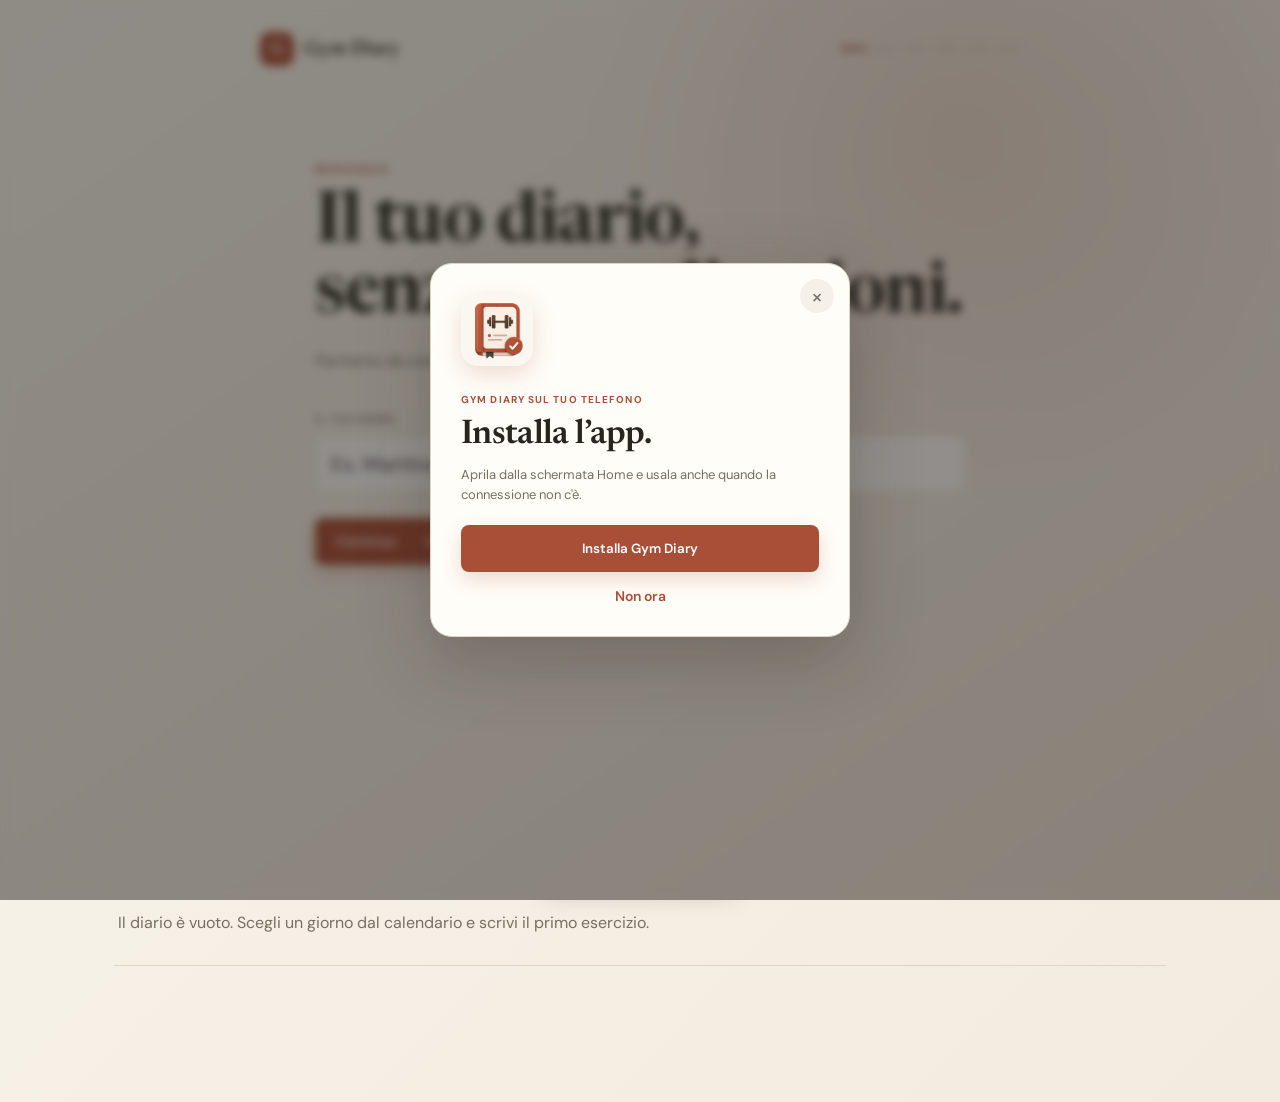
==== app/index.html @ 247ab5db "Polish PWA icon, backup reminder, and version info" ====
<!doctype html>
<html lang="it">
<head>
  <meta charset="utf-8">
  <meta name="viewport" content="width=device-width, initial-scale=1">
  <script>try{if(localStorage.getItem('gymDiaryTheme')==='alternative')document.documentElement.dataset.theme='alternative'}catch(error){}</script>
  <meta name="color-scheme" content="light">
  <meta name="theme-color" content="#f5f0e7">
  <meta name="description" content="Il tuo diario di allenamento, semplice e sempre con te.">
  <meta name="apple-mobile-web-app-capable" content="yes">
  <meta name="apple-mobile-web-app-status-bar-style" content="default">
  <meta name="apple-mobile-web-app-title" content="Gym Diary">
  <title>Gym Diary</title>
  <link rel="manifest" href="manifest.webmanifest">
  <link rel="icon" type="image/png" sizes="32x32" href="icons/favicon-32.png">
  <link rel="apple-touch-icon" href="icons/apple-touch-icon.png">
  <link rel="stylesheet" href="styles.css">
  <link rel="stylesheet" href="theme-alternative.css">
  <link rel="stylesheet" href="pwa.css">
</head>
<body>
  <div class="paper-grain" aria-hidden="true"></div>
  <div class="onboarding" id="onboarding" hidden>
    <div class="onboarding-shell">
      <div class="onboarding-brand"><span class="brand-mark">G</span><span>Gym Diary</span></div>
      <div class="onboarding-progress"><i class="active"></i><i></i><i></i><i></i><i></i><i></i></div>
      <section class="onboarding-step is-active" data-onboarding-step="0"><span class="eyebrow">Benvenuta</span><h1>Il tuo diario,<br>senza complicazioni.</h1><p>Partiamo da una cosa semplice: come vuoi che ti chiamiamo?</p><label class="onboarding-field">Il tuo nome<input id="onboarding-name" autocomplete="name" placeholder="Es. Martina"></label><button class="primary-button onboarding-next" type="button">Continua <span>→</span></button></section>
      <section class="onboarding-step" data-onboarding-step="1"><span class="eyebrow">Il tuo punto di partenza</span><h1>Quello che sai già.</h1><p>Tutto opzionale. Puoi aggiungere o aggiornare questi dati dal Profilo.</p><label class="onboarding-field">Peso attuale <small>opzionale</small><div class="unit-input"><input id="onboarding-weight" inputmode="decimal" placeholder="Es. 62,5"><span>kg</span></div></label><div class="max-entry"><span class="field-title">Massimali reali <small>opzionale</small></span><p>Inserisci soltanto quelli che conosci.</p><div class="max-entry-row"><select id="onboarding-max-exercise"><option value="">Scegli esercizio</option><option>Panca piana</option><option>Squat HB</option><option>Squat LB</option><option>Stacco regular</option><option>Stacco Sumo</option></select><div class="unit-input"><input id="onboarding-max-weight" inputmode="decimal" placeholder="Carico"><span>kg</span></div><button id="add-onboarding-max" type="button" aria-label="Aggiungi massimale">＋</button></div><div class="onboarding-max-list" id="onboarding-max-list"></div></div><div class="onboarding-actions"><button class="text-button onboarding-back" type="button">Indietro</button><button class="primary-button onboarding-next" type="button">Continua <span>→</span></button></div></section>
      <section class="onboarding-step onboarding-tour-step" data-onboarding-step="2"><span class="eyebrow">Il tuo calendario</span><h1>Ogni sessione<br>resta al suo posto.</h1><div class="tour-card tour-calendar"><div class="tour-card-head"><strong>Luglio 2026</strong><span>4 allenamenti</span></div><div class="tour-week"><span>L</span><span>M</span><span>M</span><span>G</span><span>V</span><span>S</span><span>D</span></div><div class="tour-days"><i></i><i></i><i></i><i></i><i></i><i></i><i></i><i></i><i class="trained">8<small>4/5</small><b class="tour-calendar-tip"><strong>Giorno 1</strong><span>Panca piana · Lat machine</span><em>Energie 4/5</em></b></i><i>9</i><i>10</i><i class="trained">11<small>3/5</small></i><i>12</i><i>13</i></div></div><p>Nel calendario ritrovi le sessioni e le energie percepite. Passando sopra un giorno vedi subito allenamento, esercizi e sensazione.</p><div class="onboarding-actions"><button class="text-button onboarding-back" type="button">Indietro</button><button class="primary-button onboarding-next" type="button">Continua <span>→</span></button></div></section>
      <section class="onboarding-step onboarding-tour-step" data-onboarding-step="3"><span class="eyebrow">Durante l’allenamento</span><h1>Scrivi oggi.<br>Confronta con ieri.</h1><div class="tour-card tour-workout"><label>Nome della sessione<strong>Giorno 1</strong></label><div class="tour-exercise"><span>⌕</span><strong>Squat LB</strong><small>selezionato</small></div><div class="tour-reference"><div><small>Ultima volta</small><strong>70 kg × 8</strong><em>Top set</em></div><div><span>Stime</span><b>5RM <strong>77 kg</strong></b><b>8RM <strong>70 kg</strong></b><b>12RM <strong>62 kg</strong></b></div></div><div class="tour-reps"><span>Ripetizioni<strong>8</strong></span><span>Carico<strong>72,5 kg</strong></span><mark>🏆 Best 8 · 70 kg</mark></div></div><p>Scegli l’esercizio e il diario mostra ultima volta, stime 5RM, 8RM e 12RM e il tuo miglior carico sulle ripetizioni che stai inserendo.</p><div class="onboarding-actions"><button class="text-button onboarding-back" type="button">Indietro</button><button class="primary-button onboarding-next" type="button">Continua <span>→</span></button></div></section>
      <section class="onboarding-step onboarding-tour-step" data-onboarding-step="4"><span class="eyebrow">I progressi e le energie</span><h1>Festeggia il PR.<br>Registra come stai.</h1><div class="tour-card tour-finish"><div class="tour-pr"><span>🏆</span><div><small>Nuovo PR</small><strong>Squat LB · 8 reps</strong><b>72,5 kg</b></div></div><div class="tour-feeling"><small>Come sono state le tue energie?</small><div><i>1</i><i>2</i><i>3</i><i class="selected">4</i><i>5</i></div><strong>Buone energie</strong><span>Sessione salvata nel diario</span></div></div><p>Quando superi un record il diario te lo segnala. Alla fine salvi anche le energie percepite nella sessione, da 1 a 5.</p><div class="onboarding-actions"><button class="text-button onboarding-back" type="button">Indietro</button><button class="primary-button onboarding-next" type="button">Continua <span>→</span></button></div></section>
      <section class="onboarding-step onboarding-tour-step" data-onboarding-step="5"><span class="eyebrow">Il tuo profilo</span><h1>Andamenti e stile.<br>Tutto nel Profilo.</h1><div class="tour-profile-grid"><div class="tour-card tour-mini-chart"><small>Peso</small><strong>63,1 kg</strong><svg viewBox="0 0 220 80" preserveAspectRatio="none"><polyline points="0,18 44,28 88,25 132,48 176,54 220,66"/></svg><span>64,8 kg → 63,1 kg</span></div><div class="tour-card tour-mini-chart energy"><small>Energie</small><strong>4,0/5</strong><svg viewBox="0 0 220 80" preserveAspectRatio="none"><polyline points="0,64 44,42 88,58 132,38 176,45 220,20"/></svg><span>Ultime 6 sessioni</span></div></div><div class="tour-card tour-theme-switch"><div class="tour-theme-heading"><small>Aspetto</small><strong>Cambia stile quando vuoi</strong></div><div class="tour-theme-options"><div class="tour-theme-sample"><div class="tour-theme-preview tour-theme-preview-original" aria-hidden="true"><i class="tour-preview-bar"></i><i class="tour-preview-title"></i><i class="tour-preview-card"></i><i class="tour-preview-line"></i><i class="tour-preview-nav"></i></div><span>Originale</span></div><div class="tour-theme-sample"><div class="tour-theme-preview tour-theme-preview-alternative" aria-hidden="true"><i class="tour-preview-bar"></i><i class="tour-preview-title"></i><i class="tour-preview-card"></i><i class="tour-preview-line"></i><i class="tour-preview-nav"></i></div><span>Steel &amp; Chalk</span></div></div></div><p>Nel Profilo trovi gli andamenti del peso e delle energie e puoi scegliere il tema dell’app. Cambia solo l’aspetto: i tuoi dati restano identici.</p><div class="onboarding-actions"><button class="text-button onboarding-back" type="button">Indietro</button><button class="primary-button" id="finish-onboarding" type="button">Inizia il diario <span>→</span></button></div></section>
    </div>
  </div>
  <header class="topbar"><a class="brand" href="#home" data-route="home" aria-label="Gym Diary, torna al diario"><span class="brand-mark" aria-hidden="true"><svg viewBox="0 0 24 24" focusable="false"><path d="M7 4.5h9.5A1.5 1.5 0 0 1 18 6v12.5H7A2.5 2.5 0 0 1 4.5 16V7A2.5 2.5 0 0 1 7 4.5Z"/><path d="M7 4.5V19M9.5 9h5M9.5 12h4"/></svg></span><span>Gym Diary</span></a><button class="topbar-save" id="complete-workout" type="button" aria-hidden="true">SALVA</button><a class="avatar" href="#profilo" data-route="profile" aria-label="Apri il tuo profilo">M</a></header>

  <main class="app-shell">
    <section class="view is-active" id="home" aria-label="Diario degli allenamenti">
      <aside class="backup-reminder" id="backup-reminder" hidden><div class="backup-reminder-icon" aria-hidden="true">↓</div><div><strong>Metti al sicuro il tuo diario</strong><span id="backup-reminder-copy">Hai nuovi dati senza una copia di riserva.</span></div><button class="secondary-button" id="backup-reminder-button" type="button">Salva copia</button></aside>
      <article class="calendar-card">
        <div class="calendar-head"><div><span class="soft-label">Il tuo mese</span><h2 id="calendar-title"></h2></div><div class="month-nav"><button id="prev-month" type="button" aria-label="Mese precedente">←</button><span id="month-count"></span><button id="next-month" type="button" aria-label="Mese successivo">→</button></div></div>
        <div class="calendar-weekdays" aria-hidden="true"><span>Lun</span><span>Mar</span><span>Mer</span><span>Gio</span><span>Ven</span><span>Sab</span><span>Dom</span></div>
        <div class="calendar-grid diary-calendar" id="calendar-grid" aria-label="Calendario allenamenti"></div>
      </article>
      <button class="primary-button calendar-start" id="add-workout-mobile" type="button">Aggiungi allenamento <span>→</span></button>
      <section class="recent-section"><div class="section-heading"><div><span class="eyebrow">Il tuo storico</span><h2>I tuoi allenamenti</h2></div><span class="quiet-link" id="recent-count"></span></div><div class="session-list" id="session-list"></div></section>
    </section>

    <section class="view day-view" id="giorno" aria-label="Registrazione allenamento">
      <div class="day-context"><a class="back-link calendar-back" href="#home" data-route="home">← Calendario</a><div class="day-context-copy"><strong id="day-session-title"></strong><span id="day-date-label"></span></div></div>

      <section class="exercise-form-card" id="exercise-form-card">
        <div class="session-name-field" id="session-name-field"><span class="eyebrow">Nuovo allenamento</span><h1>Come lo chiamiamo?</h1><label for="session-name">Nome della sessione</label><input id="session-name" placeholder="Es. Giorno 1"><small>Lo salveremo quando aggiungi il primo esercizio.</small></div>
        <button class="primary-button continue-session" id="continue-session" type="button">Avanti <span>→</span></button>
        <div class="exercise-search-wrap"><label for="exercise-search">Esercizio</label><div class="exercise-search-box"><input id="exercise-search" autocomplete="off" placeholder="Cerca o scrivi un esercizio" aria-autocomplete="list" aria-controls="exercise-suggestions" aria-expanded="false"><button id="clear-exercise" type="button" aria-label="Cancella esercizio">×</button></div><div class="exercise-suggestions" id="exercise-suggestions" role="listbox" hidden></div></div>
        <div class="selected-exercise" id="selected-exercise" hidden></div>
        <div class="last-exposure" id="last-exposure" hidden></div>
        <div class="sets-editor"><div class="set-row set-header"><span>Serie</span><span>Rip.</span><span>Kg</span><span></span></div><div id="set-rows"></div><button class="add-set" id="add-set" type="button">＋ Aggiungi serie</button></div>
        <label class="exercise-note" for="exercise-note">Nota per questo esercizio<textarea id="exercise-note" rows="3" placeholder="Opzionale — sensazioni, variante, appunti..."></textarea></label>
        <button class="primary-button save-exercise" id="save-exercise" type="button">Salva esercizio</button>
      </section>

      <section class="logged-section"><div class="section-heading"><div><span class="eyebrow">In questa pagina</span><h2>Quello che hai fatto</h2></div><span class="quiet-link" id="logged-count"></span></div><div class="logged-exercises" id="logged-exercises"></div></section>
    </section>

    <section class="view results-view" id="risultati" aria-labelledby="results-title">
      <div id="results-list-panel">
        <span class="eyebrow">I tuoi progressi</span><h1 id="results-title">Risultati.</h1><p class="lead">Confrontiamo soltanto carichi eseguiti con le stesse ripetizioni.</p>
        <label class="results-search" for="results-search">Cerca un esercizio<input id="results-search" type="search" autocomplete="off" placeholder="Es. Lat machine"></label>
        <div class="results-exercise-list" id="results-exercise-list"></div>
      </div>
      <div class="result-detail" id="result-detail" hidden>
        <a class="back-link calendar-back" href="#risultati" data-route="results">← Tutti gli esercizi</a>
        <div class="result-detail-heading"><div><span class="eyebrow">Andamento dei carichi</span><h1 id="result-exercise-name"></h1></div><div class="result-latest" id="result-latest"></div></div>
        <section class="result-chart-card">
          <div class="result-chart-head"><div><span class="soft-label">Confronto omogeneo</span><h2>Stesse ripetizioni</h2></div><div class="result-rep-filters" id="result-rep-filters" aria-label="Scegli le ripetizioni da confrontare"></div></div>
          <div class="result-chart" id="result-chart"></div>
          <p class="result-chart-caption" id="result-chart-caption"></p>
        </section>
        <section class="result-history-section"><div class="section-heading"><div><span class="eyebrow">Dettaglio</span><h2>Le sessioni confrontate</h2></div><span class="quiet-link" id="result-history-count"></span></div><div class="result-history" id="result-history"></div></section>
      </div>
    </section>

    <section class="view profile-view" id="profilo" aria-labelledby="profile-title">
      <span class="eyebrow">Il tuo spazio</span><h1 id="profile-title">Profilo.</h1><p class="lead">Tieni traccia del tuo peso e delle tue sensazioni senza giudicarti.</p>
      <section class="profile-card weight-profile-card"><div class="weight-card-head"><div><span class="eyebrow">Corpo</span><h2>Andamento del peso</h2></div><button class="secondary-button add-measurement" id="open-weight-modal" type="button">Aggiungi misurazione <span>＋</span></button></div><div class="chart-periods" data-period-control="weight" aria-label="Periodo del grafico del peso"><button type="button" data-period="1">1M</button><button type="button" data-period="3">3M</button><button type="button" data-period="6">6M</button><button type="button" data-period="all" class="is-active">Tutto</button></div><div class="profile-summary" id="weight-summary"></div><div class="weight-chart" id="weight-chart"></div></section>
      <section class="profile-card energy-profile-card"><span class="eyebrow">Energie percepite</span><h2>Come stanno andando le tue energie</h2><p class="energy-explainer">Il grafico mostra come sono state le tue energie durante gli allenamenti.</p><div class="chart-periods" data-period-control="energy" aria-label="Periodo del grafico delle energie"><button type="button" data-period="1">1M</button><button type="button" data-period="3">3M</button><button type="button" data-period="6">6M</button><button type="button" data-period="all" class="is-active">Tutto</button></div><div class="energy-trend" id="energy-trend"></div></section>
      <section class="profile-card max-profile-card"><div><span class="eyebrow">Forza</span><h2>I tuoi massimali</h2></div><div class="profile-max-list" id="profile-max-list"></div></section>
      <section class="profile-card appearance-profile-card"><div><span class="eyebrow">Aspetto</span><h2>Scegli il tuo stile</h2><p>Cambia soltanto l’aspetto del diario. Dati e funzioni restano identici.</p></div><div class="theme-options" role="group" aria-label="Tema dell’app"><button type="button" data-theme-choice="original" aria-pressed="true"><span class="theme-preview theme-preview-original" aria-hidden="true"><i></i><i></i><i></i></span><strong>Originale</strong><small>Caldo e minimale</small></button><button type="button" data-theme-choice="alternative" aria-pressed="false"><span class="theme-preview theme-preview-alternative" aria-hidden="true"><i></i><i></i><i></i></span><strong>Steel &amp; Chalk</strong><small>Scuro e deciso</small></button></div></section>
      <section class="profile-card backup-profile-card"><div class="backup-card-heading"><div><span class="eyebrow">I tuoi dati</span><h2>Una copia fuori dall’app</h2><p>Salva un file sul telefono. Se cancelli i dati del browser, potrai ricostruire il diario da qui.</p></div><span class="backup-status-mark" id="backup-status-mark" aria-hidden="true">↓</span></div><div class="backup-status" id="backup-status" role="status"></div><div class="backup-actions"><button class="primary-button" id="download-backup" type="button">Salva una copia</button><button class="secondary-button" id="restore-backup" type="button">Ripristina una copia</button></div><p class="backup-warning">Il ripristino sostituisce i dati presenti nell’app con quelli contenuti nel file scelto.</p><input id="backup-file-input" type="file" accept="application/json,.json" hidden></section>
      <p class="app-version" id="app-version">Versione app: controllo in corso...</p>
    </section>
  </main>

  <nav class="demo-nav" aria-label="Navigazione principale"><a href="#home" data-route="home" class="is-current">Diario</a><a href="#risultati" data-route="results">Risultati</a><a href="#profilo" data-route="profile">Profilo</a></nav>
  <div class="calendar-tooltip" id="calendar-tooltip" role="tooltip" aria-hidden="true"></div>
  <div class="toast" id="toast" role="status" aria-live="polite"></div><div class="app-error" id="app-error" role="alert" hidden></div>
  <div class="pr-celebration" id="pr-celebration" hidden><div class="pr-modal"><svg viewBox="0 0 64 64" aria-hidden="true"><path d="M22 10h20v10c0 12-5 19-10 19s-10-7-10-19V10Z"/><path d="M22 15H12c0 11 5 16 13 16M42 15h10c0 11-5 16-13 16M32 39v9M23 54h18"/></svg><span class="eyebrow">Nuovo PR</span><h2 id="pr-title"></h2><div id="pr-results"></div><button class="primary-button" id="close-pr" type="button">Continua</button></div></div>
  <div class="session-complete-overlay" id="session-complete-modal" hidden><section class="session-complete-modal" role="dialog" aria-modal="true" aria-labelledby="session-feeling-title"><span class="eyebrow">Sessione completata</span><h2 id="session-feeling-title">Come ti sei sentita?</h2><p>Pensa all’allenamento nel suo complesso.</p><div class="feeling-scale" id="session-feeling-scale"><button type="button" data-feeling="1"><strong>1</strong><span>Scarica</span></button><button type="button" data-feeling="2"><strong>2</strong><span>Sottotono</span></button><button type="button" data-feeling="3"><strong>3</strong><span>Normale</span></button><button type="button" data-feeling="4"><strong>4</strong><span>Bene</span></button><button type="button" data-feeling="5"><strong>5</strong><span>Molto bene</span></button></div><label class="session-complete-note">Nota sulla sessione <small>opzionale</small><textarea id="session-complete-note" rows="3" placeholder="Energie, concentrazione, sensazioni generali..."></textarea></label><button class="primary-button" id="save-session-feeling" type="button">Salva e chiudi</button><button class="text-button" id="skip-session-feeling" type="button">Non ora</button></section></div>
  <div class="session-complete-overlay" id="weight-modal" hidden><section class="session-complete-modal weight-modal" role="dialog" aria-modal="true" aria-labelledby="weight-modal-title"><span class="eyebrow">Nuova misurazione</span><h2 id="weight-modal-title">Aggiorna il peso.</h2><form id="checkin-form"><div class="profile-fields"><label>Data<input id="checkin-date" type="date" required></label><label>Peso (kg)<input id="checkin-weight" type="text" inputmode="decimal" placeholder="Es. 62,5" required></label></div><label>Nota <small>opzionale</small><textarea id="checkin-note" rows="3" placeholder="Aggiungi un contesto alla misurazione"></textarea></label><button class="primary-button" type="submit">Salva misurazione</button><button class="text-button" id="close-weight-modal" type="button">Annulla</button></form></section></div>
  <script src="db.js"></script><script src="app.js"></script><script src="pwa-install.js"></script>
</body>
</html>
---- app/styles.css ----
@import url("../mockup/styles.css");

:root{color-scheme:only light}

button{font-family:inherit}.primary-button{border:0;cursor:pointer}.primary-button[disabled]{opacity:.45;cursor:not-allowed}.diary-calendar>span,.diary-calendar>button{min-height:76px;padding:12px;border:0;border-right:1px solid #eee7dc;border-bottom:1px solid #eee7dc;background:transparent;text-align:left;color:var(--ink);font:500 14px "DM Sans"}.diary-calendar>*:nth-child(7n){border-right:0}.diary-calendar button{position:relative;cursor:pointer}.diary-calendar button:hover{background:#f1eadf}.diary-calendar button:focus-visible{z-index:1;outline:2px solid var(--terracotta);outline-offset:-2px}.diary-calendar .outside{color:#aca397}.diary-calendar .future{color:#c8c0b5;background:rgba(232,224,211,.18);cursor:not-allowed}.diary-calendar .today{font-weight:700;color:var(--terracotta)}.diary-calendar .has-session::after{content:"";position:absolute;left:12px;bottom:12px;width:8px;height:8px;border-radius:50%;background:var(--terracotta)}.session-list{border-top:1px solid var(--line)}.session-card{position:relative;cursor:pointer;padding-right:48px}.session-card:focus-visible{outline:2px solid var(--terracotta);outline-offset:2px}.session-chevron{position:absolute;right:12px;top:50%;transform:translateY(-50%);color:var(--terracotta);font-size:20px}.session-notes{display:block;margin-top:7px;color:var(--muted);font-size:11px}.empty-list{padding:30px 4px;border-bottom:1px solid var(--line);color:var(--muted)}.day-view{max-width:920px;margin:0 auto}.day-hero{display:flex;justify-content:space-between;align-items:end;gap:28px;margin:28px 0 38px}.day-hero h1{margin:7px 0}.day-state{flex:0 0 auto;padding:8px 12px;border:1px solid var(--line);border-radius:999px;color:var(--muted);font-size:11px}.exercise-form-card{padding:34px;background:var(--card);border:1px solid var(--line);border-radius:18px;box-shadow:var(--shadow)}.session-name-field,.exercise-search-wrap,.exercise-note{display:block;margin-bottom:25px}.session-name-field label,.exercise-search-wrap>label,.exercise-note{font-size:11px;font-weight:600;text-transform:uppercase;letter-spacing:.09em;color:var(--muted)}.session-name-field input,.exercise-search-box input,.exercise-note textarea{display:block;width:100%;margin-top:7px;border:1px solid var(--line);border-radius:9px;background:#fff;padding:13px 14px;color:var(--ink);font:15px "DM Sans"}.session-name-field input{font:600 22px "Newsreader"}.session-name-field small{display:block;margin-top:6px;color:var(--muted);font-size:10px}.exercise-search-wrap{position:relative}.exercise-search-box{position:relative}.exercise-search-box input{padding-right:42px}.exercise-search-box button{position:absolute;right:7px;top:50%;transform:translateY(-50%);width:32px;height:32px;border:0;border-radius:50%;background:transparent;color:var(--muted);font-size:20px}.exercise-suggestions{position:absolute;z-index:20;left:0;right:0;top:calc(100% - 18px);max-height:340px;overflow:auto;border:1px solid var(--line);border-radius:11px;background:var(--card);box-shadow:0 16px 40px rgba(55,42,28,.18)}.suggestion{display:flex;width:100%;align-items:center;gap:12px;padding:10px 13px;border:0;border-bottom:1px solid #eee7dc;background:transparent;color:var(--ink);text-align:left;cursor:pointer}.suggestion:hover,.suggestion:focus{background:#f3ebdf;outline:none}.suggestion img,.selected-exercise img,.logged-thumb{width:44px;height:44px;object-fit:cover;border-radius:8px;background:var(--soft)}.suggestion-placeholder{display:grid;place-items:center;width:44px;height:44px;border-radius:8px;background:var(--soft);color:var(--muted)}.suggestion.add-new{color:var(--terracotta);font-weight:600}.selected-exercise{display:flex;align-items:center;gap:14px;margin:-8px 0 22px;padding:13px;background:#f3ebdf;border-radius:11px}.selected-exercise strong,.selected-exercise span{display:block}.selected-exercise span{font-size:11px;color:var(--muted)}.last-exposure{margin:0 0 24px;padding:18px 20px;border-left:2px solid var(--terracotta);background:#f7f1e7}.last-exposure span,.last-exposure strong,.last-exposure small{display:block}.last-exposure span,.last-exposure small{color:var(--muted);font-size:11px}.last-exposure strong{font:600 22px "Newsreader"}.sets-editor{margin-bottom:24px}.set-row{grid-template-columns:55px 1fr 1fr 45px}.set-row.editable input{width:100%;border:1px solid var(--line);border-radius:8px;padding:13px 8px;background:#fff;text-align:center;font:600 18px "DM Sans"}.set-row.editable button{border:0;background:transparent;color:var(--muted);font-size:20px}.exercise-note textarea{resize:vertical;text-transform:none;letter-spacing:normal}.save-exercise{width:100%}.logged-section{margin-top:55px}.logged-exercises{border-top:1px solid var(--line)}.logged-exercise{display:grid;grid-template-columns:58px 1fr;gap:18px;padding:25px 4px;border-bottom:1px solid var(--line)}.logged-main h3{font:600 23px "Newsreader";margin:0 0 9px}.logged-sets{display:flex;flex-wrap:wrap;gap:7px;margin-bottom:10px}.logged-set{padding:6px 9px;border-radius:7px;background:#eee6da;color:var(--ink);font-size:11px}.logged-note{margin:10px 0;padding-left:12px;border-left:2px solid var(--sage);color:var(--muted);font:italic 15px "Newsreader"}.comparison{margin:8px 0 0;font-size:12px;color:var(--terracotta)}.comparison.insufficient,.comparison.first{color:var(--muted)}.app-error{position:fixed;z-index:100;left:50%;bottom:75px;transform:translateX(-50%);max-width:90%;padding:12px 18px;border-radius:9px;background:#7d3025;color:#fff;font-size:12px;box-shadow:var(--shadow)}.app-error[hidden]{display:none}

@media(max-width:760px){.app-shell{padding-left:18px;padding-right:18px}.diary-calendar>span,.diary-calendar>button{min-height:58px;padding:8px}.diary-calendar .has-session::after{left:8px;bottom:8px}.day-hero{display:block}.day-state{display:inline-block;margin-top:10px}.exercise-form-card{padding:24px 15px}.set-row{grid-template-columns:38px 1fr 1fr 35px;gap:5px}.set-row.editable input{padding:15px 4px}.logged-exercise{grid-template-columns:45px 1fr}.logged-thumb{width:45px;height:45px}.recent-section .section-heading{display:block}.recent-section .quiet-link{display:block;margin-top:7px}.session-card{grid-template-columns:45px 1fr;padding-right:34px}.session-meta{display:none}}
.set-row.editable input.suggested-weight{border-color:var(--sage);background:#f3f6ef}
.calendar-back{display:inline-flex;align-items:center;padding:8px 12px;border:1px solid var(--line);border-radius:8px;background:var(--card);color:var(--ink)}
.calendar-back:hover{border-color:var(--terracotta);color:var(--terracotta)}
.day-date{margin:18px 0 12px}
.topbar .brand-mark{display:grid;place-items:center;width:38px;height:38px;border-radius:11px;background:var(--terracotta);color:#fff;font:600 21px/1 "Newsreader",serif;box-shadow:inset 0 0 0 1px rgba(255,255,255,.2),0 4px 12px rgba(169,79,56,.18)}
.topbar .brand-mark svg{width:23px;height:23px;fill:none;stroke:currentColor;stroke-width:1.7;stroke-linecap:round;stroke-linejoin:round}
.topbar .avatar{display:grid;place-items:center;padding:0;line-height:1;text-align:center}
.topbar .avatar{text-decoration:none}
.profile-view{max-width:1000px;margin:0 auto}.profile-view h1{margin:7px 0 10px}.profile-grid{display:grid;grid-template-columns:minmax(0,.9fr) minmax(0,1.1fr);gap:24px;margin-top:38px}.profile-card{padding:28px;background:var(--card);border:1px solid var(--line);border-radius:18px;box-shadow:var(--shadow)}.profile-card h2{font-size:25px;margin-bottom:22px}.profile-fields{display:grid;grid-template-columns:1fr 1fr;gap:12px}.profile-card form>label,.profile-fields label{display:block;margin-bottom:17px;color:var(--muted);font-size:11px;font-weight:600;text-transform:uppercase;letter-spacing:.08em}.profile-card input,.profile-card select,.profile-card textarea{display:block;width:100%;margin-top:7px;padding:12px;border:1px solid var(--line);border-radius:8px;background:#fff;color:var(--ink);font:15px "DM Sans";text-transform:none;letter-spacing:normal}.profile-card textarea{resize:vertical}.profile-summary span,.profile-summary strong,.profile-summary small{display:block}.profile-summary span{color:var(--muted);font-size:11px}.profile-summary strong{font:600 38px "Newsreader"}.profile-summary small{color:var(--muted)}.weight-chart{height:150px;margin:24px 0}.weight-chart svg{width:100%;height:100%;overflow:visible}.weight-chart polyline{fill:none;stroke:var(--terracotta);stroke-width:2;vector-effect:non-scaling-stroke}.checkin-list{border-top:1px solid var(--line)}.checkin-list article{display:grid;grid-template-columns:auto 1fr;gap:2px 14px;padding:13px 0;border-bottom:1px solid #eee7dc}.checkin-list span,.checkin-list small{color:var(--muted);font-size:11px}.checkin-list small{grid-column:1/-1}.profile-card .primary-button{width:100%;border:0}
@media(max-width:760px){.profile-grid{grid-template-columns:1fr}.profile-fields{grid-template-columns:1fr}.profile-card{padding:23px 17px}}
.onboarding-open{overflow:hidden}.onboarding[hidden]{display:none}.onboarding{position:fixed;z-index:1000;inset:0;overflow:auto;background:radial-gradient(circle at 75% 15%,rgba(169,79,56,.12),transparent 30%),linear-gradient(145deg,#faf7f0,#eee5d7);transition:opacity .45s,transform .45s}.onboarding.is-leaving{opacity:0;transform:scale(1.015)}.onboarding-shell{position:relative;width:min(760px,calc(100% - 36px));min-height:100%;margin:auto;padding:32px 0 60px}.onboarding-brand{display:flex;align-items:center;gap:10px;font:600 20px "Newsreader"}.onboarding-brand .brand-mark{display:grid;place-items:center;width:34px;height:34px;border-radius:10px;background:var(--terracotta);color:white}.onboarding-progress{display:flex;gap:7px;position:absolute;right:0;top:47px}.onboarding-progress i{width:24px;height:3px;border-radius:3px;background:#d7cdbf;transition:background .35s,transform .35s}.onboarding-progress i.active{background:var(--terracotta);transform:scaleX(1.08)}.onboarding-step{display:none;max-width:650px;margin:10vh auto 0}.onboarding-step.is-active{display:block;animation:onboarding-in .55s cubic-bezier(.22,.8,.25,1) both}@keyframes onboarding-in{from{opacity:0;transform:translateX(calc(var(--direction,1)*34px)) translateY(8px)}to{opacity:1;transform:none}}.onboarding-step h1{font-size:clamp(44px,7vw,70px);margin:10px 0 16px}.onboarding-step>p{max-width:580px;color:var(--muted);font-size:16px}.onboarding-field{display:block;margin:38px 0 25px;color:var(--muted);font-size:11px;font-weight:600;text-transform:uppercase;letter-spacing:.1em}.onboarding-field small,.field-title small{font-weight:400;color:var(--terracotta)}.onboarding-field>input,.unit-input input,.max-entry select{width:100%;margin-top:8px;padding:15px;border:1px solid var(--line);border-radius:10px;background:rgba(255,255,255,.82);color:var(--ink);font:600 20px "DM Sans"}.unit-input{position:relative}.unit-input input{padding-right:45px}.unit-input span{position:absolute;right:15px;top:50%;transform:translateY(-34%);color:var(--muted)}.onboarding-actions{display:flex;justify-content:space-between;align-items:center;margin-top:30px}.max-entry{margin-top:28px;padding:22px;border:1px solid var(--line);border-radius:15px;background:rgba(255,255,255,.42)}.field-title{font-weight:700}.max-entry>p{margin:4px 0 16px;color:var(--muted);font-size:12px}.max-entry-row{display:grid;grid-template-columns:1.4fr 1fr 46px;gap:9px}.max-entry select,.max-entry .unit-input input{height:48px;margin:0;font-size:14px}.max-entry-row>button{height:48px;border:0;border-radius:10px;background:var(--ink);color:#fff;font-size:20px}.onboarding-max-list{display:flex;flex-wrap:wrap;gap:7px;margin-top:14px}.onboarding-max-list>span{padding:7px 8px 7px 11px;border-radius:999px;background:#eee5d7;font-size:11px}.onboarding-max-list button{border:0;background:none;color:var(--muted)}.onboarding-demo{margin:30px 0;padding:24px;border:1px solid var(--line);border-radius:18px;background:rgba(255,253,248,.8);box-shadow:var(--shadow)}.demo-search,.demo-memory{display:flex;align-items:center;gap:12px;padding:14px;border-radius:11px;background:#f3ebdf}.demo-search i{margin-left:auto;color:var(--sage);font-size:11px}.demo-arrow{text-align:center;color:var(--terracotta);padding:8px;animation:demo-pulse 1.8s infinite}.demo-set{display:grid;grid-template-columns:1fr auto 1fr;gap:14px;align-items:center}.demo-set span{padding:12px;border:1px solid var(--line);border-radius:10px;color:var(--muted);font-size:10px}.demo-set strong{display:block;margin-top:4px;color:var(--ink);font-size:20px}.demo-set span:last-child{border-color:var(--sage);background:#f3f6ef}.demo-memory{margin-top:14px}.demo-memory>span{display:grid;place-items:center;width:30px;height:30px;border-radius:50%;background:var(--sage);color:white}.demo-memory strong,.demo-memory small{display:block}.demo-memory small{color:var(--muted)}@keyframes demo-pulse{50%{transform:translateY(3px)}}.max-profile-card{margin-top:24px}.profile-max-list{display:grid;grid-template-columns:repeat(2,1fr);gap:10px;margin-top:15px}.profile-max-list article{display:flex;justify-content:space-between;align-items:center;padding:14px;border:1px solid var(--line);border-radius:10px}.profile-max-list strong,.profile-max-list small{display:block}.profile-max-list small{color:var(--muted)}.profile-max-list b{font:600 23px "Newsreader"}
@media(max-width:620px){.onboarding-shell{padding-top:20px}.onboarding-progress{top:35px}.onboarding-step{margin-top:8vh}.onboarding-step h1{font-size:44px}.max-entry-row{grid-template-columns:1fr 1fr 42px}.demo-set{gap:7px}.profile-max-list{grid-template-columns:1fr}}
.last-exposure{padding:0;border:1px solid var(--line);border-left:1px solid var(--line);border-radius:13px;overflow:hidden;background:#fbf8f2}.reference-title{display:flex;justify-content:space-between;align-items:center;padding:12px 17px;border-bottom:1px solid var(--line);background:#eee6da}.reference-title>span{color:var(--ink);font-weight:700;text-transform:uppercase;letter-spacing:.1em;font-size:10px}.reference-title>small{color:var(--muted);font-size:10px}.reference-content{padding:18px}.reference-history span,.reference-history strong,.reference-history small,.reference-empty strong,.reference-empty small{display:block}.reference-history>span{color:var(--muted);font-size:10px;text-transform:uppercase;letter-spacing:.08em}.reference-history>strong{margin:4px 0 2px;font:600 28px "Newsreader"}.reference-history>small,.reference-empty small{color:var(--muted)}.reference-empty{padding:3px 0}.reference-rm{display:grid;grid-template-columns:1.35fr repeat(3,1fr);gap:10px;margin-top:16px;padding-top:16px;border-top:1px solid var(--line)}.reference-rm>div{padding:10px;border-radius:9px;background:#f1eadf}.reference-rm span,.reference-rm strong,.reference-rm small{display:block}.reference-rm span{color:var(--muted);font-size:9px;text-transform:uppercase;letter-spacing:.06em}.reference-rm strong{margin-top:3px;font:600 19px "Newsreader"}.reference-rm small{color:var(--muted);font-size:9px}@media(max-width:620px){.reference-title{display:block}.reference-title>small{display:block;margin-top:3px}.reference-rm{grid-template-columns:1fr 1fr}.reference-rm>div:first-child{grid-column:1/-1}}

.session-card{grid-template-columns:1fr auto}.session-card .date-tile{grid-column:1/-1;text-align:left;border:0;padding:0;margin-bottom:-12px}.session-card .date-tile span{font-size:10px;letter-spacing:.08em;color:var(--terracotta)}.session-card .session-main{grid-column:1}
.weight-field{position:relative;padding-bottom:17px}.weight-field [data-rep-best]{position:absolute;left:0;right:0;bottom:0;color:#9a6a22;font-size:9px;font-weight:700}.pr-celebration[hidden]{display:none}.pr-celebration{position:fixed;z-index:1200;inset:0;display:grid;place-items:center;padding:20px;background:rgba(41,37,31,.55);backdrop-filter:blur(7px)}.pr-modal{width:min(430px,100%);padding:35px;border-radius:22px;background:var(--card);text-align:center;box-shadow:0 30px 80px rgba(0,0,0,.28);animation:pr-rise .5s cubic-bezier(.2,.85,.25,1.2)}.pr-modal>svg{width:76px;height:76px;fill:none;stroke:#b8842f;stroke-width:3;stroke-linecap:round;stroke-linejoin:round}.pr-modal #pr-results strong,.pr-modal #pr-results small{display:block}.pr-modal #pr-results strong{font:600 24px "Newsreader"}.pr-modal #pr-results small{color:var(--muted)}.pr-modal .primary-button{width:100%;border:0}@keyframes pr-rise{from{opacity:0;transform:translateY(30px) scale(.94)}}
.demo-data-card{display:flex;justify-content:space-between;align-items:center;gap:20px;margin-top:24px;padding:18px 22px;border:1px dashed var(--line);border-radius:13px;background:rgba(255,253,248,.45)}.demo-data-card strong,.demo-data-card span{display:block}.demo-data-card span{margin-top:3px;color:var(--muted);font-size:11px}.demo-data-card.is-loaded{border-style:solid;background:#f3f6ef}.demo-data-card button[disabled]{opacity:.65}@media(max-width:620px){.demo-data-card{display:block}.demo-data-card button{width:100%;margin-top:14px}}
.last-exposure{margin-bottom:16px}.reference-title{padding:7px 12px}.reference-content{display:grid;grid-template-columns:minmax(155px,1.35fr) 3fr;gap:8px;padding:9px}.reference-history{padding:7px 9px}.reference-history>span{font-size:8px}.reference-history>strong{margin:1px 0;font:600 20px "Newsreader"}.reference-history>small{font-size:8px;text-transform:uppercase;letter-spacing:.07em}.reference-rm{display:grid;grid-template-columns:repeat(3,1fr);gap:6px;margin:0;padding:0;border:0}.reference-rm>div.rm-chip{display:flex;flex-direction:column;justify-content:center;min-width:0;padding:7px 8px;border-radius:8px;background:#f1eadf}.rm-chip span{font-size:8px}.rm-chip strong{margin:1px 0 0;font:600 17px "Newsreader";white-space:nowrap}@media(max-width:620px){.reference-content{grid-template-columns:1fr;padding:8px}.reference-history{display:grid;grid-template-columns:1fr auto;align-items:center}.reference-history>strong{grid-row:1/3;grid-column:2}.reference-history>small{grid-column:1}.reference-rm{grid-template-columns:repeat(3,1fr)}.reference-rm>div.rm-chip{grid-column:auto}.rm-chip strong{font-size:15px}}
.last-exposure{margin-bottom:13px}.reference-title{padding:4px 10px}.reference-content{display:grid;grid-template-columns:minmax(150px,1.35fr) 3fr;gap:7px;padding:6px}.reference-history{padding:4px 7px}.reference-history>span{font-size:8px}.reference-history>strong{margin:0;font:600 19px "Newsreader"}.reference-history>small{font-size:8px;text-transform:uppercase;letter-spacing:.07em}.reference-rm{display:grid;grid-template-columns:repeat(3,1fr);gap:4px;margin:0;padding:0;border:0}.rm-section-label{grid-column:1/-1;display:flex;align-items:center;gap:7px;color:var(--muted);font-size:7px;text-transform:uppercase;letter-spacing:.11em}.rm-section-label::after{content:"";height:1px;flex:1;background:var(--line)}.reference-rm>div.rm-chip{display:flex;flex-direction:column;justify-content:center;min-width:0;padding:4px 7px;border-radius:7px;background:#f1eadf}.rm-chip span{font-size:8px}.rm-chip strong{margin:0;font:600 16px "Newsreader";white-space:nowrap}@media(max-width:620px){.reference-content{grid-template-columns:1fr;padding:6px}.reference-history{display:grid;grid-template-columns:1fr auto;align-items:center}.reference-history>strong{grid-row:1/3;grid-column:2}.reference-history>small{grid-column:1}.reference-rm{grid-template-columns:repeat(3,1fr)}.reference-rm>div.rm-chip{grid-column:auto}.rm-chip strong{font-size:14px}}
@media(max-width:760px){.app-shell{padding-bottom:calc(130px + env(safe-area-inset-bottom))}.demo-nav{bottom:max(10px,env(safe-area-inset-bottom))}.session-name-field input,.exercise-search-box input,.exercise-note textarea,.profile-card input,.profile-card select,.profile-card textarea,.onboarding-field input,.max-entry select{font-size:16px}}
.day-view{margin-top:-30px}.day-context{display:flex;align-items:center;gap:14px;margin-bottom:12px}.day-context-copy{min-width:0}.day-context-copy strong,.day-context-copy span{display:block}.day-context-copy strong{font:600 20px/1.1 "Newsreader"}.day-context-copy span{color:var(--muted);font-size:10px;text-transform:uppercase;letter-spacing:.07em}.day-context-copy.has-title span{margin-top:2px}.day-view:not(.title-step) .session-name-field,.day-view:not(.title-step) .continue-session{display:none}.title-step .exercise-form-card{max-width:590px;margin:48px auto 0;padding:38px}.title-step .exercise-form-card>:not(.session-name-field):not(.continue-session){display:none}.title-step .logged-section{display:none}.title-step .session-name-field{margin:0 0 24px}.title-step .session-name-field h1{margin:7px 0 25px;font-size:42px}.title-step .session-name-field .eyebrow{display:block}.continue-session{width:100%;border:0}.selected-exercise[hidden],.last-exposure[hidden]{display:none!important}@media(max-width:760px){.day-view{margin-top:-18px}.day-context{gap:9px;margin-bottom:10px}.calendar-back{padding:7px 9px}.day-context-copy strong{font-size:18px}.day-context-copy span{font-size:8px}.title-step .exercise-form-card{margin-top:30px;padding:28px 18px}.title-step .session-name-field h1{font-size:36px}}
.calendar-tooltip{position:fixed;z-index:50;width:230px;padding:12px 14px;border:1px solid rgba(162,139,108,.35);border-radius:10px;background:rgba(255,253,248,.98);box-shadow:0 12px 30px rgba(55,42,28,.16);pointer-events:none;opacity:0;transform:translateY(5px);transition:opacity .16s ease,transform .16s ease}.calendar-tooltip.is-visible{opacity:1;transform:none}.calendar-tooltip strong,.calendar-tooltip span{display:block}.calendar-tooltip strong{font:600 18px "Newsreader"}.calendar-tooltip span{margin-top:3px;color:var(--muted);font-size:11px}.calendar-tooltip em{display:block;margin-top:7px;color:var(--terracotta);font-size:10px;font-style:normal}@media(hover:none){.calendar-tooltip{display:none}}
.diary-calendar .has-session::after{left:4px;top:4px;bottom:auto;width:6px;height:6px}.calendar-day-number{position:relative;z-index:1}.calendar-feeling{position:absolute;right:7px;bottom:6px;color:var(--terracotta);font-size:9px;font-weight:700;letter-spacing:.02em}@media(max-width:760px){.diary-calendar .has-session::after{left:3px;top:3px;bottom:auto}.calendar-feeling{right:5px;bottom:4px;font-size:8px}}
.topbar .topbar-save{border-color:var(--terracotta);background:var(--terracotta);color:#fff;box-shadow:0 5px 16px rgba(169,79,56,.28)}.topbar .topbar-save:hover{background:var(--terracotta-dark);color:#fff;box-shadow:0 7px 20px rgba(169,79,56,.35)}.weight-profile-card{margin-top:38px}.weight-card-head{display:flex;justify-content:space-between;align-items:flex-start;gap:20px;margin-bottom:22px}.weight-card-head h2{margin:6px 0 0}.add-measurement{flex:0 0 auto;padding:10px 14px;gap:10px;font-size:12px}.weight-modal form>label{display:block;margin:17px 0;color:var(--muted);font-size:10px;font-weight:700;text-transform:uppercase;letter-spacing:.08em}.weight-modal form>label small{font-weight:400}.weight-modal input,.weight-modal textarea{display:block;width:100%;margin-top:7px;padding:12px;border:1px solid var(--line);border-radius:9px;background:#fff;color:var(--ink);font:16px "DM Sans";text-transform:none;letter-spacing:normal}.weight-modal textarea{resize:vertical}.weight-modal form>.primary-button{width:100%;border:0}.weight-modal form>.text-button{display:block;margin:12px auto 0}@media(max-width:620px){.weight-profile-card{margin-top:28px}.weight-card-head{display:block}.add-measurement{width:100%;margin-top:15px}.weight-modal .profile-fields{grid-template-columns:1fr}}
.topbar .topbar-save{min-width:92px;padding-left:22px;padding-right:22px;letter-spacing:.08em}
.topbar{display:flex;grid-template-columns:none;justify-content:flex-start}.topbar .brand,.topbar .avatar{flex:0 0 auto}.topbar-save{position:static;flex:0 0 auto;margin-left:auto;margin-right:auto;transform:translateY(-6px)}.topbar-save.is-visible{transform:none}
.weight-profile-card .weight-chart{position:relative;height:190px;margin:18px 0 0;border-top:1px solid var(--line);border-bottom:1px solid var(--line);overflow:visible}.weight-profile-card .weight-chart svg{position:absolute;inset:0;width:100%;height:100%;overflow:visible}.weight-profile-card .weight-chart polyline{fill:none;stroke:var(--terracotta);stroke-width:2;vector-effect:non-scaling-stroke}.weight-point{position:absolute;z-index:2;width:34px;height:34px;padding:0;border:0;border-radius:50%;background:transparent;transform:translate(-50%,-50%)}.weight-point>span{display:block;width:10px;height:10px;margin:auto;border:2px solid var(--card);border-radius:50%;background:var(--terracotta);box-shadow:0 0 0 1px var(--terracotta),0 2px 6px rgba(80,45,30,.2);transition:.18s}.weight-point:hover>span,.weight-point:focus-visible>span,.weight-point.is-selected>span{width:14px;height:14px;background:var(--ink);box-shadow:0 0 0 3px rgba(169,79,56,.18)}.weight-point:focus-visible{outline:none}.weight-point-popover{position:absolute;z-index:4;width:min(220px,75%);padding:10px 12px;border:1px solid var(--line);border-radius:10px;background:rgba(255,253,248,.98);box-shadow:0 10px 28px rgba(55,42,28,.16);transform:translate(-50%,0);pointer-events:none}.weight-point-popover.is-above{transform:translate(-50%,-100%)}.weight-point-popover[hidden]{display:none}.weight-point-popover strong,.weight-point-popover span,.weight-point-popover small{display:block}.weight-point-popover strong{font:600 21px "Newsreader"}.weight-point-popover span{color:var(--muted);font-size:9px;text-transform:uppercase;letter-spacing:.06em}.weight-point-popover small{margin-top:5px;color:var(--ink);font-size:10px}@media(max-width:620px){.weight-profile-card .weight-chart{height:165px}.weight-point-popover{width:72%}}
.topbar{position:fixed;z-index:100;top:0;left:0;right:0;max-width:none;display:flex;justify-content:flex-start;background:rgba(248,244,236,.94);backdrop-filter:blur(16px)}.app-shell{padding-top:146px}.topbar .topbar-save{position:static;left:auto;flex:0 0 auto;margin-left:auto;margin-right:auto;transform:translateY(-6px);padding:8px 22px;border:1px solid var(--terracotta);border-radius:999px;background:var(--terracotta);color:#fff;font-size:12px;font-weight:700;letter-spacing:.08em;opacity:0;pointer-events:none;transition:opacity .25s ease,transform .25s ease,background .2s;box-shadow:0 5px 16px rgba(169,79,56,.28)}.topbar .topbar-save.is-visible{opacity:1;pointer-events:auto;transform:none}.topbar .topbar-save:hover{background:var(--terracotta-dark);color:#fff}.session-complete-overlay[hidden]{display:none}.session-complete-overlay{position:fixed;z-index:1100;inset:0;display:grid;place-items:center;padding:20px;background:rgba(41,37,31,.52);backdrop-filter:blur(8px);animation:modalFade .2s ease}.session-complete-modal{width:min(540px,100%);padding:34px;border-radius:22px;background:var(--card);box-shadow:0 30px 80px rgba(0,0,0,.28);animation:modalRise .3s ease}.session-complete-modal h2{margin:7px 0 5px}.session-complete-modal>p{color:var(--muted);font-size:13px}.feeling-scale{display:grid;grid-template-columns:repeat(5,1fr);gap:7px;margin:25px 0}.feeling-scale button{min-width:0;padding:12px 4px;border:1px solid var(--line);border-radius:10px;background:#fff;color:var(--muted);transition:.18s}.feeling-scale button strong,.feeling-scale button span{display:block}.feeling-scale button strong{font:600 24px "Newsreader";color:var(--ink)}.feeling-scale button span{margin-top:3px;font-size:8px}.feeling-scale button:hover,.feeling-scale button.is-selected{border-color:var(--terracotta);background:#f3ebdf;color:var(--terracotta);transform:translateY(-2px)}.session-complete-note{display:block;margin:0 0 18px;color:var(--muted);font-size:10px;font-weight:700;text-transform:uppercase;letter-spacing:.08em}.session-complete-note small{font-weight:400}.session-complete-note textarea{display:block;width:100%;margin-top:7px;padding:12px;border:1px solid var(--line);border-radius:9px;background:#fff;color:var(--ink);font:16px "DM Sans";resize:vertical;text-transform:none;letter-spacing:normal}.session-complete-modal>.primary-button{width:100%;border:0}.session-complete-modal>.text-button{display:block;margin:12px auto 0}.energy-profile-card{margin-top:24px}.energy-profile-card h2{margin:6px 0 18px}.energy-trend{display:grid;grid-template-columns:repeat(2,1fr);gap:8px}.energy-trend article{display:flex;align-items:center;gap:12px;padding:11px;border:1px solid var(--line);border-radius:10px}.energy-score{display:flex;align-items:baseline;justify-content:center;min-width:47px;padding:7px;border-radius:8px;background:#f1eadf}.energy-score strong{font:600 23px "Newsreader"}.energy-score span{color:var(--muted);font-size:9px}.energy-trend article>div:last-child strong,.energy-trend article>div:last-child small{display:block}.energy-trend article>div:last-child small{color:var(--muted);font-size:9px}@media(max-width:760px){.app-shell{padding-top:103px}.topbar .topbar-save{padding:7px 14px}.session-complete-overlay{align-items:end;padding:0}.session-complete-modal{padding:27px 17px calc(24px + env(safe-area-inset-bottom));border-radius:22px 22px 0 0}.feeling-scale{gap:4px}.feeling-scale button{padding:10px 2px}.energy-trend{grid-template-columns:1fr}}

.energy-explainer{max-width:620px;margin:-8px 0 20px;color:var(--muted);font-size:12px;line-height:1.55}.energy-trend{display:block}.energy-chart-summary{display:flex;align-items:baseline;gap:8px;margin-bottom:10px}.energy-chart-summary span{color:var(--muted);font-size:10px;text-transform:uppercase;letter-spacing:.07em}.energy-chart-summary strong{margin-left:auto;font:600 25px "Newsreader"}.energy-chart-summary small{color:var(--terracotta);font-size:10px}.energy-chart{position:relative;height:205px;margin-left:58px;border-top:1px solid var(--line);border-bottom:1px solid var(--line)}.energy-chart svg{position:absolute;inset:0;width:100%;height:100%;overflow:visible}.energy-chart polyline{fill:none;stroke:var(--terracotta);stroke-width:2;vector-effect:non-scaling-stroke}.energy-axis{position:absolute;right:calc(100% + 10px);top:0;bottom:0;width:52px;display:flex;flex-direction:column;justify-content:space-between;text-align:right;color:var(--muted);font-size:8px}.energy-point{position:absolute;z-index:2;width:36px;height:36px;padding:0;border:0;border-radius:50%;background:transparent;transform:translate(-50%,-50%)}.energy-point>span{display:block;width:11px;height:11px;margin:auto;border:2px solid var(--card);border-radius:50%;background:var(--terracotta);box-shadow:0 0 0 1px var(--terracotta);transition:.18s}.energy-point.energy-1>span,.energy-point.energy-2>span{background:#c77b5e}.energy-point.energy-4>span,.energy-point.energy-5>span{background:var(--sage);box-shadow:0 0 0 1px var(--sage)}.energy-point:hover>span,.energy-point:focus-visible>span,.energy-point.is-selected>span{width:15px;height:15px;background:var(--ink);box-shadow:0 0 0 3px rgba(169,79,56,.18)}.energy-point:focus-visible{outline:none}.energy-point-popover{position:absolute;z-index:4;width:min(250px,80%);padding:10px 12px;border:1px solid var(--line);border-radius:10px;background:rgba(255,253,248,.98);box-shadow:0 10px 28px rgba(55,42,28,.16);transform:translate(-50%,0);pointer-events:none}.energy-point-popover.is-above{transform:translate(-50%,-100%)}.energy-point-popover[hidden]{display:none}.energy-point-popover strong,.energy-point-popover span,.energy-point-popover small{display:block}.energy-point-popover strong{font:600 18px "Newsreader"}.energy-point-popover span{margin-top:2px;color:var(--muted);font-size:8px;text-transform:uppercase;letter-spacing:.05em}.energy-point-popover small{margin-top:5px;font-size:10px}.energy-caption{margin:11px 0 0;color:var(--muted);font-size:10px}@media(max-width:620px){.energy-profile-card{padding-left:15px;padding-right:15px}.energy-chart{height:175px;margin-left:52px}.energy-chart-summary{flex-wrap:wrap}.energy-chart-summary strong{margin-left:auto}.energy-point-popover{width:82%}}

.chart-periods{display:flex;width:max-content;margin:0 0 18px auto;padding:3px;border:1px solid var(--line);border-radius:999px;background:#f1eadf}.chart-periods button{min-width:42px;padding:6px 10px;border:0;border-radius:999px;background:transparent;color:var(--muted);font:700 9px "DM Sans";letter-spacing:.04em;transition:.18s}.chart-periods button:hover{color:var(--ink)}.chart-periods button.is-active{background:var(--card);color:var(--terracotta);box-shadow:0 2px 7px rgba(55,42,28,.12)}.chart-empty{display:grid;place-items:center;min-height:120px;margin:0;color:var(--muted);font-size:12px;text-align:center}.weight-profile-card .chart-periods{margin-top:-6px}.energy-profile-card .chart-periods{margin-top:-8px}@media(max-width:620px){.chart-periods{width:100%;margin-left:0}.chart-periods button{flex:1;min-width:0}.weight-profile-card .chart-periods{margin-top:0}.energy-profile-card .chart-periods{margin-top:-5px}}

.profile-view>h1{margin-bottom:2px}.profile-view>.lead{max-width:540px;margin-top:0;font-size:13px;line-height:1.45}.profile-view>.weight-profile-card{margin-top:24px}.energy-chart-summary{display:grid;width:max-content;margin:0 0 10px auto;grid-template-columns:auto auto;grid-template-rows:auto auto;align-items:center;column-gap:10px;row-gap:1px}.energy-chart-summary span{grid-column:1;grid-row:1;text-align:right}.energy-chart-summary small{grid-column:1;grid-row:2;text-align:right}.energy-chart-summary strong{grid-column:2;grid-row:1/3;margin-left:0;line-height:1}.energy-explainer{margin-bottom:14px}@media(max-width:620px){.profile-view>h1{margin-top:4px}.profile-view>.lead{font-size:12px}.profile-view>.weight-profile-card{margin-top:20px}.energy-chart-summary{display:grid;width:max-content;margin-left:auto}.energy-chart-summary strong{margin-left:0}}

.profile-view{margin-top:-38px}@media(max-width:760px){.profile-view{margin-top:-23px}}

.app-version{margin:18px 0 0;color:var(--muted);font-size:10px;text-align:center}

#home{margin-top:-38px}#home>.calendar-card{margin-top:0}@media(max-width:760px){#home{margin-top:-23px}#home>.calendar-card{margin-top:0}}

.weight-point-popover{left:50%!important;width:min(220px,calc(100% - 16px));max-width:calc(100% - 16px)}.energy-point-popover{left:50%!important;width:min(250px,calc(100% - 16px));max-width:calc(100% - 16px)}@media(max-width:620px){.weight-point-popover,.energy-point-popover{left:50%!important;width:calc(100% - 12px);max-width:calc(100% - 12px)}}

.calendar-start{display:flex;width:max-content;margin:-42px 0 48px auto}.recent-section{margin-top:0}@media(max-width:760px){.calendar-start{width:100%;margin:-27px 0 42px}.mobile-start{display:none}}
.session-list-more{display:flex;align-items:center;justify-content:space-between;gap:18px;padding:18px 10px;border-bottom:1px solid var(--line);color:var(--muted);font-size:12px}.session-list-more .text-button{flex:0 0 auto;padding:7px 0;cursor:pointer}@media(max-width:480px){.session-list-more{padding-left:4px;padding-right:4px}}

/* Onboarding tour: componenti demo isolati dall'app reale */
.onboarding-tour-step{max-width:700px;margin-top:5vh}.onboarding-tour-step h1{font-size:clamp(40px,6vw,62px)}.tour-card{position:relative;margin:22px 0;padding:20px;border:1px solid rgba(162,139,108,.38);border-radius:18px;background:rgba(255,253,248,.9);box-shadow:0 18px 46px rgba(67,49,32,.1);overflow:hidden}.tour-card-head{display:flex;justify-content:space-between;align-items:center;margin-bottom:15px}.tour-card-head strong{font:600 24px "Newsreader"}.tour-card-head span,.tour-card small{color:var(--muted);font-size:10px}.tour-week,.tour-days{display:grid;grid-template-columns:repeat(7,1fr);gap:4px}.tour-week span{text-align:center;color:var(--muted);font-size:8px}.tour-days i{position:relative;display:grid;place-items:center;min-height:40px;border-radius:8px;font-style:normal;font-size:11px}.tour-days .trained{background:#f2e8dc;color:var(--terracotta);font-weight:700}.tour-days .trained::before{content:"";position:absolute;left:7px;top:7px;width:6px;height:6px;border-radius:50%;background:var(--terracotta)}.tour-days .trained small{position:absolute;right:5px;bottom:4px;font-size:7px;color:var(--sage)}.tour-calendar-tip{position:absolute;z-index:2;left:50%;bottom:calc(100% + 9px);width:175px;padding:10px;border-radius:10px;background:var(--ink);color:#fff;box-shadow:0 10px 25px rgba(0,0,0,.2);font-style:normal;transform:translateX(-50%);animation:tour-tip 3s ease-in-out infinite}.tour-calendar-tip strong,.tour-calendar-tip span,.tour-calendar-tip em{display:block;text-align:left}.tour-calendar-tip span{margin-top:3px;color:#ddd2c4;font-size:8px;font-weight:400}.tour-calendar-tip em{margin-top:5px;color:#e8b09e;font-size:8px;font-style:normal}@keyframes tour-tip{0%,15%{opacity:0;transform:translate(-50%,5px)}30%,80%{opacity:1;transform:translate(-50%,0)}100%{opacity:0}}
.tour-workout>label{display:block;color:var(--muted);font-size:9px;text-transform:uppercase;letter-spacing:.08em}.tour-workout>label strong{display:block;margin-top:4px;color:var(--ink);font:600 22px "Newsreader";text-transform:none;letter-spacing:0}.tour-exercise{display:flex;align-items:center;gap:10px;margin:15px 0 10px;padding:11px;border-radius:10px;background:#f2e8dc}.tour-exercise small{margin-left:auto;color:var(--sage)}.tour-reference{display:grid;grid-template-columns:1.2fr 2.4fr;gap:8px;padding:8px;border:1px solid var(--line);border-radius:11px}.tour-reference>div:first-child{padding:6px 8px}.tour-reference small,.tour-reference em,.tour-reference span{display:block;color:var(--muted);font-size:8px;font-style:normal;text-transform:uppercase}.tour-reference>div:first-child>strong{display:block;font:600 18px "Newsreader"}.tour-reference>div:last-child{display:grid;grid-template-columns:repeat(3,1fr);gap:5px}.tour-reference>div:last-child>span{grid-column:1/-1}.tour-reference b{padding:7px;border-radius:7px;background:#f1eadf;color:var(--muted);font-size:8px}.tour-reference b strong{display:block;margin-top:2px;color:var(--ink);font:600 13px "Newsreader"}.tour-reps{display:grid;grid-template-columns:1fr 1fr;gap:7px;margin-top:10px}.tour-reps>span{padding:9px;border:1px solid var(--line);border-radius:9px;color:var(--muted);font-size:8px}.tour-reps>span strong{display:block;color:var(--ink);font-size:16px}.tour-reps mark{grid-column:1/-1;padding:7px 10px;border-radius:8px;background:#edf1e8;color:var(--sage);font-size:9px;animation:tour-record 2.4s ease-in-out infinite}@keyframes tour-record{50%{transform:scale(1.015);box-shadow:0 6px 18px rgba(82,105,74,.13)}}
.tour-finish{display:grid;grid-template-columns:1fr 1fr;gap:12px}.tour-pr,.tour-feeling{padding:16px;border-radius:13px}.tour-pr{display:flex;align-items:center;gap:12px;background:linear-gradient(135deg,#b7533c,#94412f);color:white}.tour-pr>span{font-size:31px;animation:tour-cup 1.8s ease-in-out infinite}@keyframes tour-cup{50%{transform:rotate(-7deg) scale(1.1)}}.tour-pr small,.tour-pr strong,.tour-pr b{display:block;color:white}.tour-pr b{margin-top:5px;font:600 23px "Newsreader"}.tour-feeling{background:#f2e8dc}.tour-feeling>small,.tour-feeling>strong,.tour-feeling>span{display:block}.tour-feeling>div{display:flex;gap:5px;margin:11px 0}.tour-feeling i{display:grid;place-items:center;width:30px;height:30px;border:1px solid var(--line);border-radius:50%;background:white;font-style:normal;font-size:10px}.tour-feeling i.selected{border-color:var(--terracotta);background:var(--terracotta);color:white;transform:scale(1.12)}.tour-feeling>span{margin-top:3px;color:var(--muted);font-size:9px}
.tour-profile-grid{display:grid;grid-template-columns:1fr 1fr;gap:12px;margin:22px 0}.tour-profile-grid .tour-card{margin:0}.tour-mini-chart small,.tour-mini-chart strong,.tour-mini-chart span{display:block}.tour-mini-chart strong{margin-top:3px;font:600 27px "Newsreader"}.tour-mini-chart svg{width:100%;height:86px;margin:8px 0;overflow:visible}.tour-mini-chart polyline{fill:none;stroke:var(--terracotta);stroke-width:3;vector-effect:non-scaling-stroke;stroke-linecap:round;stroke-linejoin:round;stroke-dasharray:320;animation:tour-line 2.3s ease-out both}.tour-mini-chart.energy polyline{stroke:var(--sage)}.tour-mini-chart>span{color:var(--muted);font-size:9px}@keyframes tour-line{from{stroke-dashoffset:320}to{stroke-dashoffset:0}}
.tour-theme-switch{display:grid;grid-template-columns:150px 1fr;align-items:center;gap:16px;margin:12px 0;padding:15px 17px}.tour-theme-heading small,.tour-theme-heading strong{display:block}.tour-theme-heading small{color:var(--muted);font-size:8px;text-transform:uppercase;letter-spacing:.1em}.tour-theme-heading strong{margin-top:2px;font-size:14px}.tour-theme-options{display:grid;grid-template-columns:1fr 1fr;gap:8px}.tour-theme-sample{min-width:0}.tour-theme-sample>span{display:block;margin-top:5px;color:var(--muted);font-size:8px;text-align:center}.tour-theme-preview{position:relative;height:70px;overflow:hidden;border:1px solid;border-radius:7px;box-shadow:0 5px 12px rgba(40,30,20,.12)}.tour-theme-preview i{position:absolute;display:block}.tour-preview-bar{left:0;right:0;top:0;height:12px}.tour-preview-title{left:9px;top:20px;width:39%;height:5px;border-radius:4px}.tour-preview-card{left:9px;right:9px;top:31px;height:24px;border:1px solid;border-radius:4px}.tour-preview-line{left:16px;right:16px;top:41px;height:2px;transform:rotate(-5deg);transform-origin:center}.tour-preview-nav{left:27%;right:27%;bottom:4px;height:7px;border-radius:5px}.tour-theme-preview-original{border-color:#ded5c6;background:#f6f1e8}.tour-theme-preview-original .tour-preview-bar{background:#fffdf8;border-bottom:1px solid #ded5c6}.tour-theme-preview-original .tour-preview-title{background:#28251f}.tour-theme-preview-original .tour-preview-card{border-color:#ded5c6;background:#fffdf8}.tour-theme-preview-original .tour-preview-line{background:#a94f38}.tour-theme-preview-original .tour-preview-nav{background:#28251f}.tour-theme-preview-alternative{border-color:#343b3f;background:#0d1012;box-shadow:0 5px 14px rgba(0,0,0,.28)}.tour-theme-preview-alternative .tour-preview-bar{background:#181c1e;border-bottom:1px solid #343b3f}.tour-theme-preview-alternative .tour-preview-title{background:#eef0f1}.tour-theme-preview-alternative .tour-preview-card{border-color:#4a5358;background:#181c1e}.tour-theme-preview-alternative .tour-preview-line{background:#d94a40}.tour-theme-preview-alternative .tour-preview-nav{background:#3e474c}@media(max-width:620px){.tour-theme-switch{grid-template-columns:1fr}.tour-theme-options{margin-top:0}.tour-theme-preview{height:62px}}
@media(max-width:620px){.onboarding-progress{gap:4px}.onboarding-progress i{width:14px}.onboarding-tour-step{margin-top:5vh}.onboarding-tour-step h1{font-size:38px}.tour-card{padding:14px}.tour-calendar-tip{width:145px}.tour-reference{grid-template-columns:1fr}.tour-finish,.tour-profile-grid{grid-template-columns:1fr}.tour-profile-grid{gap:8px}.tour-mini-chart svg{height:58px}.onboarding-tour-step>p{font-size:13px}.onboarding-tour-step .onboarding-actions{margin-top:20px}}

/* Risultati: un solo grafico alla volta, confrontato a ripetizioni uguali */
.results-view{max-width:1000px;margin:-38px auto 0}.results-view h1{margin:7px 0 6px}.results-view>.lead,.results-view .lead{max-width:610px;margin:0;color:var(--muted);font-size:13px;line-height:1.5}.result-detail[hidden],#results-list-panel[hidden]{display:none}.results-search{display:block;max-width:520px;margin:30px 0 18px;color:var(--muted);font-size:10px;font-weight:700;text-transform:uppercase;letter-spacing:.08em}.results-search input{display:block;width:100%;margin-top:7px;padding:13px 14px;border:1px solid var(--line);border-radius:10px;background:var(--card);color:var(--ink);font:16px "DM Sans";text-transform:none;letter-spacing:normal}.results-search input:focus{outline:2px solid rgba(169,79,56,.2);border-color:var(--terracotta)}.results-exercise-list{border-top:1px solid var(--line)}.result-exercise-card{display:grid;width:100%;grid-template-columns:42px minmax(0,1fr) auto 22px;align-items:center;gap:14px;padding:18px 7px;border:0;border-bottom:1px solid var(--line);background:transparent;color:var(--ink);text-align:left;cursor:pointer}.result-exercise-card:hover,.result-exercise-card:focus-visible{background:rgba(241,234,223,.65);outline:none}.result-exercise-mark{display:grid;place-items:center;width:42px;height:42px;border-radius:11px;background:#eee6da;color:var(--terracotta);font:600 20px "Newsreader"}.result-exercise-copy strong,.result-exercise-copy small,.result-exercise-value strong,.result-exercise-value small{display:block}.result-exercise-copy strong{font:600 20px "Newsreader"}.result-exercise-copy small,.result-exercise-value small{margin-top:3px;color:var(--muted);font-size:9px}.result-exercise-value{text-align:right}.result-exercise-value strong{font-size:13px}.result-exercise-value small.up{color:var(--sage)}.result-exercise-value small.down{color:var(--terracotta)}.result-exercise-chevron{color:var(--terracotta);font-size:18px}.results-empty{display:grid;place-items:center;min-height:240px;padding:30px;border:1px dashed var(--line);border-radius:16px;text-align:center}.results-empty strong,.results-empty span{display:block}.results-empty strong{font:600 25px "Newsreader"}.results-empty span{margin-top:5px;color:var(--muted);font-size:12px}.result-detail-heading{display:flex;justify-content:space-between;align-items:end;gap:25px;margin:30px 0 24px}.result-detail-heading h1{margin-bottom:0}.result-latest{flex:0 0 auto;text-align:right}.result-latest span,.result-latest strong,.result-latest small{display:block}.result-latest span{color:var(--muted);font-size:9px;text-transform:uppercase;letter-spacing:.07em}.result-latest strong{font:600 28px "Newsreader"}.result-latest small{color:var(--terracotta);font-size:9px}.result-chart-card{padding:27px 28px 22px;border:1px solid var(--line);border-radius:18px;background:var(--card);box-shadow:var(--shadow)}.result-chart-head{display:flex;justify-content:space-between;align-items:start;gap:20px}.result-chart-head h2{margin:4px 0 0;font-size:25px}.result-rep-filters{display:flex;flex-wrap:wrap;justify-content:flex-end;gap:5px}.result-rep-filters button{padding:7px 11px;border:1px solid var(--line);border-radius:999px;background:#f1eadf;color:var(--muted);font:700 9px "DM Sans"}.result-rep-filters button:hover{color:var(--ink)}.result-rep-filters button.is-active{border-color:var(--terracotta);background:var(--terracotta);color:white}.result-chart{position:relative;height:230px;margin:27px 8px 0 52px;border-top:1px solid var(--line);border-bottom:1px solid var(--line)}.result-chart svg{position:absolute;inset:0;width:100%;height:100%;overflow:visible}.result-chart polyline{fill:none;stroke:var(--terracotta);stroke-width:2;stroke-linecap:round;stroke-linejoin:round;vector-effect:non-scaling-stroke}.result-chart-axis{position:absolute;right:calc(100% + 10px);top:16%;bottom:16%;display:flex;flex-direction:column;justify-content:space-between;width:45px;color:var(--muted);font-size:8px;text-align:right}.progress-point{position:absolute;z-index:2;width:38px;height:38px;padding:0;border:0;border-radius:50%;background:transparent;transform:translate(-50%,-50%)}.progress-point>span{display:block;width:11px;height:11px;margin:auto;border:2px solid var(--card);border-radius:50%;background:var(--terracotta);box-shadow:0 0 0 1px var(--terracotta),0 2px 6px rgba(80,45,30,.2);transition:.18s}.progress-point:hover>span,.progress-point:focus-visible>span,.progress-point.is-selected>span{width:15px;height:15px;background:var(--ink);box-shadow:0 0 0 3px rgba(169,79,56,.18)}.progress-point:focus-visible{outline:none}.progress-point-popover{position:absolute;z-index:4;left:50%;width:min(250px,calc(100% - 16px));padding:10px 12px;border:1px solid var(--line);border-radius:10px;background:rgba(255,253,248,.98);box-shadow:0 10px 28px rgba(55,42,28,.16);transform:translate(-50%,0);pointer-events:none}.progress-point-popover.is-above{transform:translate(-50%,-100%)}.progress-point-popover[hidden]{display:none}.progress-point-popover strong,.progress-point-popover span,.progress-point-popover small{display:block}.progress-point-popover strong{font:600 20px "Newsreader"}.progress-point-popover span{color:var(--muted);font-size:9px;text-transform:uppercase}.progress-point-popover small{margin-top:5px;font-size:10px}.result-chart-caption{margin:13px 0 0;color:var(--muted);font-size:10px}.result-history-section{margin-top:42px}.result-history{border-top:1px solid var(--line)}.result-history article{display:grid;grid-template-columns:105px 1fr;gap:18px;padding:18px 4px;border-bottom:1px solid var(--line)}.result-history time{color:var(--terracotta);font-size:10px;text-transform:uppercase}.result-history strong,.result-history span{display:block}.result-history strong{font:600 20px "Newsreader"}.result-history span{color:var(--muted);font-size:9px}.result-history p{margin:9px 0 0;padding-left:11px;border-left:2px solid var(--sage);color:var(--muted);font:italic 14px "Newsreader"}
@media(max-width:760px){.results-view{margin-top:-23px}.result-exercise-card{grid-template-columns:38px minmax(0,1fr) 18px;gap:10px}.result-exercise-mark{width:38px;height:38px}.result-exercise-value{grid-column:2;text-align:left;margin-top:-7px}.result-exercise-chevron{grid-column:3;grid-row:1/3}.result-detail-heading{display:block}.result-latest{margin-top:15px;text-align:left}.result-chart-card{padding:21px 14px}.result-chart-head{display:block}.result-rep-filters{justify-content:flex-start;margin-top:14px}.result-chart{height:195px;margin-left:45px;margin-right:2px}.result-history article{grid-template-columns:82px 1fr;gap:10px}}

/* Scelta del tema nel Profilo */
.appearance-profile-card{margin-top:24px}.appearance-profile-card>div:first-child>p{max-width:560px;margin:6px 0 0;color:var(--muted);font-size:12px}.theme-options{display:grid;grid-template-columns:repeat(2,minmax(0,1fr));gap:12px;margin-top:22px}.theme-options>button{display:grid;grid-template-columns:88px 1fr;grid-template-rows:auto auto;align-items:center;gap:2px 15px;padding:13px;border:1px solid var(--line);border-radius:12px;background:transparent;color:var(--ink);text-align:left;cursor:pointer;transition:border-color .18s,box-shadow .18s,transform .18s}.theme-options>button:hover{transform:translateY(-1px);border-color:var(--terracotta)}.theme-options>button.is-active{border-color:var(--terracotta);box-shadow:0 0 0 2px rgba(169,79,56,.13)}.theme-options strong{font-size:14px}.theme-options small{color:var(--muted);font-size:10px}.theme-preview{grid-row:1/3;display:grid;grid-template-columns:repeat(3,1fr);gap:4px;height:54px;padding:8px;border-radius:8px;border:1px solid rgba(0,0,0,.08)}.theme-preview i{display:block;border-radius:3px}.theme-preview i:first-child{grid-column:1/-1}.theme-preview-original{background:#f6f1e8}.theme-preview-original i{background:#fffdf8}.theme-preview-original i:first-child{background:#a94f38}.theme-preview-alternative{background:#0d1012;border-color:#2b3134}.theme-preview-alternative i{background:#20262a}.theme-preview-alternative i:first-child{background:#d43c33}@media(max-width:620px){.theme-options{grid-template-columns:1fr}.theme-options>button{grid-template-columns:78px 1fr}.theme-preview{height:49px}}

/* Backup locale: copia JSON fuori dallo storage del browser */
.backup-reminder[hidden]{display:none}.backup-reminder{display:grid;grid-template-columns:auto minmax(0,1fr) auto;align-items:center;gap:14px;margin:0 0 18px;padding:14px 16px;border:1px solid rgba(169,79,56,.32);border-radius:14px;background:#f5e9df;box-shadow:0 8px 24px rgba(80,45,30,.08)}.backup-reminder-icon{display:grid;place-items:center;width:36px;height:36px;border-radius:50%;background:var(--terracotta);color:#fff;font-size:18px;font-weight:700}.backup-reminder strong,.backup-reminder span{display:block}.backup-reminder strong{font-size:13px}.backup-reminder span{margin-top:2px;color:var(--muted);font-size:10px}.backup-reminder .secondary-button{white-space:nowrap;background:var(--card)}
.backup-profile-card{margin-top:24px}.backup-card-heading{display:grid;grid-template-columns:minmax(0,1fr) auto;gap:20px;align-items:start}.backup-card-heading h2{margin:6px 0 0}.backup-card-heading p{max-width:620px;margin:6px 0 0;color:var(--muted);font-size:12px;line-height:1.5}.backup-status-mark{display:grid;place-items:center;width:46px;height:46px;border-radius:50%;background:#f2e8dc;color:var(--terracotta);font-size:22px;font-weight:700}.backup-status{margin:22px 0 16px;padding:14px 16px;border-left:3px solid var(--terracotta);border-radius:0 10px 10px 0;background:#f7eee6}.backup-status.is-current{border-left-color:var(--sage);background:#f1f4ed}.backup-status strong,.backup-status span{display:block}.backup-status strong{font-size:13px}.backup-status span{margin-top:3px;color:var(--muted);font-size:10px}.backup-actions{display:flex;gap:10px}.backup-actions .primary-button,.backup-actions .secondary-button{width:auto}.backup-warning{margin:12px 0 0;color:var(--muted);font-size:9px}
@media(max-width:620px){.backup-reminder{grid-template-columns:auto 1fr}.backup-reminder .secondary-button{grid-column:1/-1;width:100%}.backup-actions{display:grid}.backup-actions .primary-button,.backup-actions .secondary-button{width:100%}.backup-card-heading{grid-template-columns:1fr}.backup-status-mark{grid-row:1;justify-self:end;margin-bottom:-55px}}
---- app/theme-alternative.css ----
@import url('https://fonts.googleapis.com/css2?family=Oswald:wght@500;600;700&display=swap');

/* Steel & Chalk. Ogni regola resta inattiva finché il tema non viene selezionato. */
html[data-theme="alternative"]{
  --ink:#eef0f1;
  --muted:#9aa1a5;
  --paper:#0d1012;
  --card:#181c1e;
  --terracotta:#d94a40;
  --terracotta-dark:#b9342c;
  --sage:#78b99a;
  --line:#343b3f;
  --soft:#20262a;
  --shadow:0 24px 60px rgba(0,0,0,.58);
  color-scheme:dark;
  color:var(--ink);
  background:var(--paper);
}

html[data-theme="alternative"] body{background:linear-gradient(160deg,#111517 0%,#090c0d 100%)}
html[data-theme="alternative"] .paper-grain{opacity:.035;mix-blend-mode:overlay}
html[data-theme="alternative"] ::placeholder{color:#697176;opacity:1}
html[data-theme="alternative"] :focus-visible{outline-color:var(--terracotta)}

html[data-theme="alternative"] .topbar{background:rgba(13,16,18,.94);border-bottom-color:var(--line);backdrop-filter:blur(14px)}
html[data-theme="alternative"] .brand-mark{border-radius:6px;background:linear-gradient(180deg,#4a5358,#252b2e)}
html[data-theme="alternative"] .avatar{border-color:var(--line);border-radius:6px;background:var(--card);color:var(--ink)}
html[data-theme="alternative"] h1,
html[data-theme="alternative"] h2,
html[data-theme="alternative"] .calendar-detail h3,
html[data-theme="alternative"] .session-modal h2,
html[data-theme="alternative"] .session-complete-modal h2{
  color:#f4f5f6;
  font-family:"Oswald",sans-serif;
  font-weight:600;
  letter-spacing:.01em;
  text-transform:uppercase;
}
html[data-theme="alternative"] .eyebrow,
html[data-theme="alternative"] .soft-label{color:#aab1b5;font-family:"Oswald",sans-serif;font-weight:500;letter-spacing:.18em}

html[data-theme="alternative"] .calendar-card,
html[data-theme="alternative"] .exercise-form-card,
html[data-theme="alternative"] .profile-card,
html[data-theme="alternative"] .session-modal,
html[data-theme="alternative"] .session-complete-modal,
html[data-theme="alternative"] .pr-modal,
html[data-theme="alternative"] .result-chart-card{
  border:1px solid var(--line);
  border-top:2px solid #4a5358;
  border-radius:6px;
  background:linear-gradient(180deg,#1b1f21,#151819);
  box-shadow:var(--shadow);
}

html[data-theme="alternative"] .primary-button{
  border:1px solid #596267;
  border-radius:4px;
  background:linear-gradient(180deg,#485156,#2b3134);
  box-shadow:inset 0 1px 0 rgba(255,255,255,.08),0 10px 22px rgba(0,0,0,.4);
  color:#f4f5f6;
  font-family:"Oswald",sans-serif;
  font-size:13px;
  font-weight:600;
  letter-spacing:.1em;
  text-transform:uppercase;
}
html[data-theme="alternative"] .primary-button:hover{border-color:var(--terracotta);background:linear-gradient(180deg,#566066,#343b3f)}
html[data-theme="alternative"] .secondary-button{border-color:var(--line);background:#202528;color:var(--ink)}
html[data-theme="alternative"] .secondary-button:hover{border-color:#596267;background:#282e31}
html[data-theme="alternative"] .text-button,
html[data-theme="alternative"] .back-link,
html[data-theme="alternative"] .quiet-link{color:#b5bcc0}

html[data-theme="alternative"] input,
html[data-theme="alternative"] select,
html[data-theme="alternative"] textarea{border-color:var(--line);border-radius:4px;background:#121617;color:var(--ink)}
html[data-theme="alternative"] .session-name-field input,
html[data-theme="alternative"] .exercise-search-box input,
html[data-theme="alternative"] .exercise-note textarea,
html[data-theme="alternative"] .profile-card input,
html[data-theme="alternative"] .profile-card select,
html[data-theme="alternative"] .profile-card textarea,
html[data-theme="alternative"] .weight-modal input,
html[data-theme="alternative"] .weight-modal textarea,
html[data-theme="alternative"] .session-complete-note textarea{background:#121617;color:var(--ink)}

html[data-theme="alternative"] .diary-calendar>span,
html[data-theme="alternative"] .diary-calendar>button{border-color:var(--line);color:var(--ink);font-family:"Oswald",sans-serif;font-weight:400}
html[data-theme="alternative"] .diary-calendar .outside{color:#586064}
html[data-theme="alternative"] .diary-calendar .future{background:rgba(255,255,255,.008);color:#454c50}
html[data-theme="alternative"] .diary-calendar button:hover{background:#23292c}
html[data-theme="alternative"] .diary-calendar .today{color:var(--terracotta);font-weight:600}
html[data-theme="alternative"] .month-nav button{border-color:var(--line);color:#b5bcc0}
html[data-theme="alternative"] .calendar-tooltip{border-color:#4a5358;background:rgba(24,28,30,.98);box-shadow:0 14px 38px rgba(0,0,0,.5);color:var(--ink)}

html[data-theme="alternative"] .session-card:hover{background:rgba(255,255,255,.035)}
html[data-theme="alternative"] .session-list-more{border-color:var(--line);background:#15191b}
html[data-theme="alternative"] .exercise-suggestions{border-color:var(--line);background:#171b1d;box-shadow:0 18px 45px rgba(0,0,0,.55)}
html[data-theme="alternative"] .suggestion{border-bottom-color:var(--line);color:var(--ink)}
html[data-theme="alternative"] .suggestion:hover,
html[data-theme="alternative"] .suggestion:focus{background:#252b2e}
html[data-theme="alternative"] .selected-exercise{background:#22282b;color:var(--ink)}
html[data-theme="alternative"] .suggestion-placeholder{background:#262c2f;color:#aab1b5}
html[data-theme="alternative"] .logged-set{background:#242a2d;color:var(--ink)}
html[data-theme="alternative"] .set-row{border-bottom-color:var(--line)}
html[data-theme="alternative"] .set-row.editable input{border:0;border-bottom:1px solid var(--line);border-radius:0;background:transparent;color:var(--ink);font-family:"Oswald",sans-serif;font-weight:500}
html[data-theme="alternative"] .set-row.editable input:focus{border-bottom-color:var(--terracotta);outline:none}
html[data-theme="alternative"] .set-row.set-header span{color:var(--muted);font-family:"Oswald",sans-serif;font-size:10px;letter-spacing:.12em;text-transform:uppercase}

html[data-theme="alternative"] .last-exposure{border-color:var(--line);border-radius:6px;background:#121617}
html[data-theme="alternative"] .reference-title{border-color:#495156;background:#1d2224}
html[data-theme="alternative"] .reference-history strong,
html[data-theme="alternative"] .rm-chip strong,
html[data-theme="alternative"] .profile-summary strong,
html[data-theme="alternative"] .modal-stats strong,
html[data-theme="alternative"] .result-latest strong{font-family:"Oswald",sans-serif;font-weight:600;font-variant-numeric:tabular-nums}
html[data-theme="alternative"] .reference-rm>div,
html[data-theme="alternative"] .reference-rm>div.rm-chip{background:#202629}
html[data-theme="alternative"] .weight-field [data-rep-best]{color:#e4b765}

html[data-theme="alternative"] .chart-periods{border-color:var(--line);border-radius:4px;background:#121617}
html[data-theme="alternative"] .chart-periods button{color:#969ea2}
html[data-theme="alternative"] .chart-periods button:hover{color:var(--ink)}
html[data-theme="alternative"] .chart-periods button.is-active{background:#3e474c;color:#f4f5f6;box-shadow:none}
html[data-theme="alternative"] .result-exercise-card:hover,
html[data-theme="alternative"] .result-exercise-card:focus-visible{background:rgba(255,255,255,.035)}
html[data-theme="alternative"] .result-exercise-mark{background:#242a2d;color:var(--terracotta)}
html[data-theme="alternative"] .result-rep-filters button{border-color:var(--line);background:#202629;color:#aab1b5}
html[data-theme="alternative"] .result-rep-filters button:hover{color:#fff}
html[data-theme="alternative"] .result-rep-filters button.is-active{border-color:var(--terracotta);background:var(--terracotta);color:#fff}

html[data-theme="alternative"] .weight-point-popover,
html[data-theme="alternative"] .energy-point-popover,
html[data-theme="alternative"] .progress-point-popover{border-color:#4a5358;background:rgba(24,28,30,.98);box-shadow:0 12px 32px rgba(0,0,0,.55);color:var(--ink)}
html[data-theme="alternative"] .weight-point>span,
html[data-theme="alternative"] .energy-point>span,
html[data-theme="alternative"] .progress-point>span{border-color:#181c1e}
html[data-theme="alternative"] .weight-chart,
html[data-theme="alternative"] .energy-chart,
html[data-theme="alternative"] .result-chart{border-color:var(--line)}

html[data-theme="alternative"] .profile-max-list article,
html[data-theme="alternative"] .energy-trend article{border-color:var(--line);background:#171b1d}
html[data-theme="alternative"] .energy-score{background:#252b2e}
html[data-theme="alternative"] .checkin-list article{border-bottom-color:var(--line)}
html[data-theme="alternative"] .demo-data-card{border-color:var(--line);background:#171b1d}
html[data-theme="alternative"] .theme-options>button{border-color:var(--line);background:#15191b;color:var(--ink)}
html[data-theme="alternative"] .theme-options>button:hover,
html[data-theme="alternative"] .theme-options>button.is-active{border-color:var(--terracotta)}

html[data-theme="alternative"] .feeling-scale button{border-color:var(--line);background:#181d1f;color:var(--ink)}
html[data-theme="alternative"] .feeling-scale button:hover{border-color:#596267;background:#242a2d}
html[data-theme="alternative"] .feeling-scale button.is-selected{border-color:var(--terracotta);background:#34211f;color:#fff}
html[data-theme="alternative"] .session-complete-overlay,
html[data-theme="alternative"] .pr-celebration,
html[data-theme="alternative"] .session-modal-overlay{background:rgba(4,6,7,.72)}
html[data-theme="alternative"] .modal-stats div,
html[data-theme="alternative"] .modal-reading{background:#202629;color:var(--ink)}
html[data-theme="alternative"] .pr-modal>svg{stroke:#d8ad5d}
html[data-theme="alternative"] .toast{background:#2a3033;color:#f4f5f6;box-shadow:0 8px 25px rgba(0,0,0,.5)}

html[data-theme="alternative"] .demo-nav{border:1px solid var(--line);background:rgba(13,16,18,.96)}
html[data-theme="alternative"] .demo-nav a{color:#aeb5b9}
html[data-theme="alternative"] .demo-nav a.is-current{background:linear-gradient(180deg,#485156,#2b3134);color:#f4f5f6;font-family:"Oswald",sans-serif;font-weight:600}

/* Mantiene leggibile anche la guida iniziale quando viene riaperta dal Profilo. */
html[data-theme="alternative"] .onboarding{background:radial-gradient(circle at 75% 15%,rgba(217,74,64,.13),transparent 30%),linear-gradient(145deg,#151a1c,#090c0d)}
html[data-theme="alternative"] .onboarding-progress i{background:#30373a}
html[data-theme="alternative"] .onboarding-progress i.active{background:var(--terracotta)}
html[data-theme="alternative"] .max-entry,
html[data-theme="alternative"] .onboarding-demo,
html[data-theme="alternative"] .tour-card{border-color:var(--line);background:rgba(24,28,30,.92)}
html[data-theme="alternative"] .demo-search,
html[data-theme="alternative"] .demo-memory,
html[data-theme="alternative"] .tour-exercise,
html[data-theme="alternative"] .tour-feeling,
html[data-theme="alternative"] .tour-reference b,
html[data-theme="alternative"] .onboarding-max-list>span{background:#242a2d;color:var(--ink)}
html[data-theme="alternative"] .tour-feeling i{border-color:var(--line);background:#15191b;color:var(--ink)}
html[data-theme="alternative"] .tour-feeling i.selected{border-color:var(--terracotta);background:var(--terracotta);color:#fff}
html[data-theme="alternative"] .tour-reps mark{background:#203029;color:var(--sage)}
---- app/pwa.css ----
.pwa-install-overlay{position:fixed;z-index:1200;inset:0;display:grid;place-items:center;padding:18px;background:rgba(28,23,19,.48);backdrop-filter:blur(5px);opacity:0;visibility:hidden;transition:opacity .2s ease,visibility .2s ease}.pwa-install-overlay.is-visible{opacity:1;visibility:visible}.pwa-install-modal{position:relative;width:min(420px,100%);padding:30px;border:1px solid var(--line);border-radius:22px;background:var(--card);box-shadow:0 24px 70px rgba(38,27,19,.25);transform:translateY(12px) scale(.985);transition:transform .22s ease}.pwa-install-overlay.is-visible .pwa-install-modal{transform:none}.pwa-install-modal>img{display:block;width:72px;height:72px;margin-bottom:20px;border-radius:18px;box-shadow:0 8px 24px rgba(169,79,56,.2)}.pwa-install-eyebrow{color:var(--terracotta);font-size:10px;font-weight:700;text-transform:uppercase;letter-spacing:.11em}.pwa-install-modal h2{margin:7px 0 10px;font-size:34px}.pwa-install-modal p{margin:0 0 20px;color:var(--muted);font-size:13px;line-height:1.55}.pwa-install-modal ol{margin:4px 0 22px;padding-left:22px;color:var(--muted);font-size:13px;line-height:1.7}.pwa-install-modal li+li{margin-top:5px}.pwa-install-modal strong{color:var(--ink)}.pwa-install-action{width:100%;border:0}.pwa-install-later{display:block;margin:14px auto 0}.pwa-install-close{position:absolute;right:15px;top:15px;display:grid;place-items:center;width:34px;height:34px;border:0;border-radius:50%;background:var(--paper);color:var(--muted);font-size:22px;cursor:pointer}.pwa-install-close:hover{color:var(--ink)}
html[data-theme="alternative"] .pwa-install-overlay{background:rgba(0,0,0,.68)}html[data-theme="alternative"] .pwa-install-modal>img{border-radius:10px;box-shadow:0 8px 24px rgba(0,0,0,.4)}
@media(max-width:480px){.pwa-install-overlay{align-items:end;padding:10px}.pwa-install-modal{padding:25px 21px 21px;border-radius:20px}.pwa-install-modal>img{width:64px;height:64px;margin-bottom:16px}.pwa-install-modal h2{font-size:30px}}
@media(prefers-reduced-motion:reduce){.pwa-install-overlay,.pwa-install-modal{transition:none}}
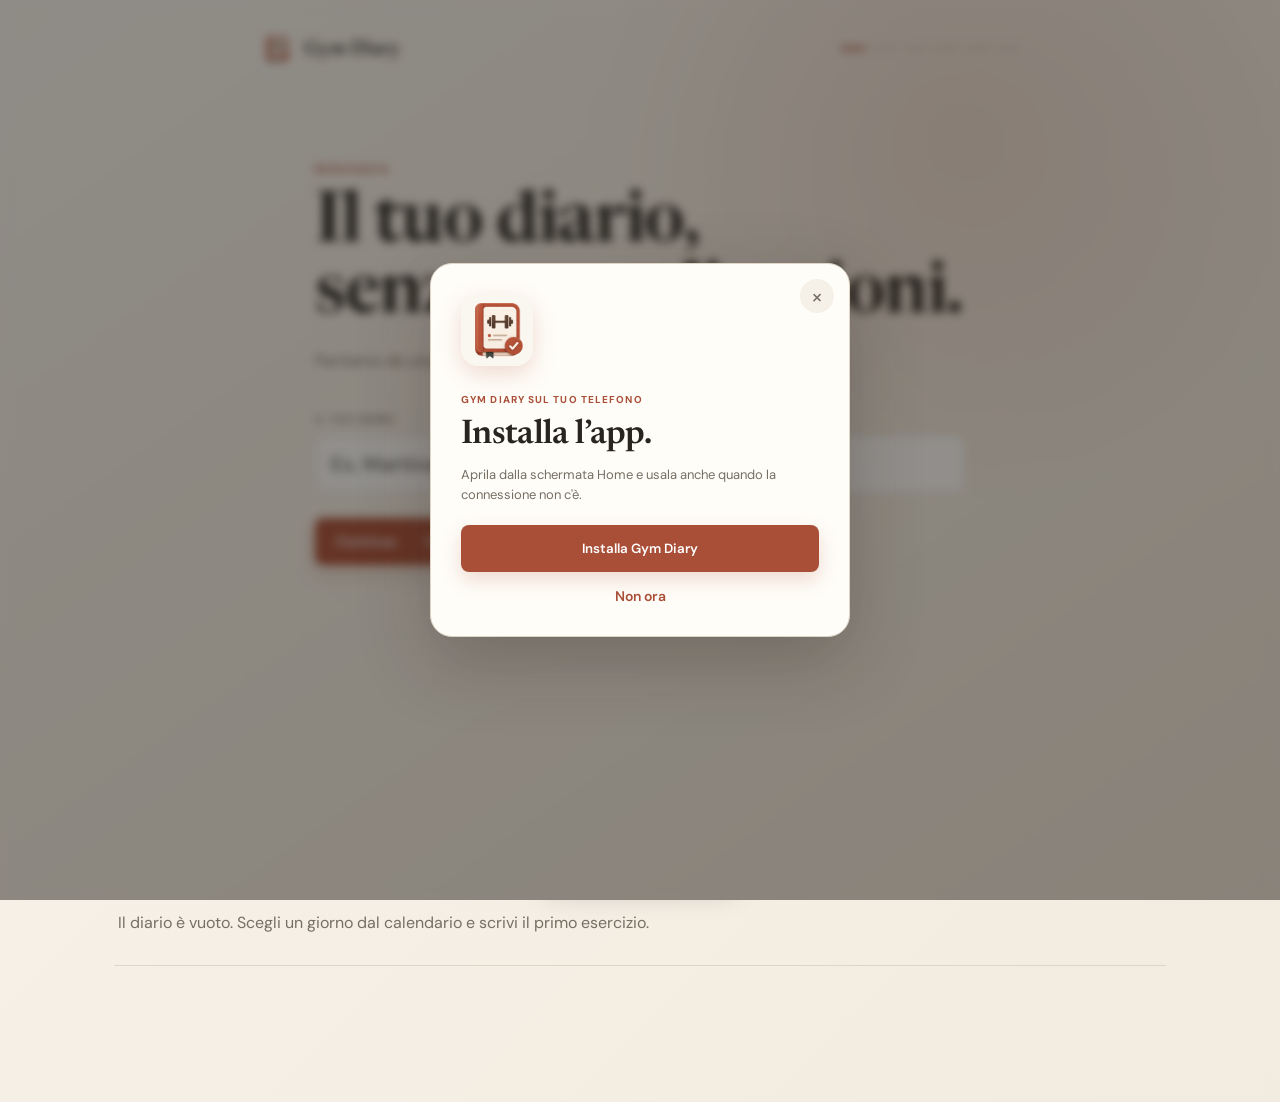
==== commit 5960a1a2: "Use app icon in header and onboarding" ====
--- a/app/index.html
+++ b/app/index.html
@@ -22,7 +22,7 @@
   <div class="paper-grain" aria-hidden="true"></div>
   <div class="onboarding" id="onboarding" hidden>
     <div class="onboarding-shell">
-      <div class="onboarding-brand"><span class="brand-mark">G</span><span>Gym Diary</span></div>
+      <div class="onboarding-brand"><span class="brand-mark"><img src="icons/icon-192.png" alt=""></span><span>Gym Diary</span></div>
       <div class="onboarding-progress"><i class="active"></i><i></i><i></i><i></i><i></i><i></i></div>
       <section class="onboarding-step is-active" data-onboarding-step="0"><span class="eyebrow">Benvenuta</span><h1>Il tuo diario,<br>senza complicazioni.</h1><p>Partiamo da una cosa semplice: come vuoi che ti chiamiamo?</p><label class="onboarding-field">Il tuo nome<input id="onboarding-name" autocomplete="name" placeholder="Es. Martina"></label><button class="primary-button onboarding-next" type="button">Continua <span>→</span></button></section>
       <section class="onboarding-step" data-onboarding-step="1"><span class="eyebrow">Il tuo punto di partenza</span><h1>Quello che sai già.</h1><p>Tutto opzionale. Puoi aggiungere o aggiornare questi dati dal Profilo.</p><label class="onboarding-field">Peso attuale <small>opzionale</small><div class="unit-input"><input id="onboarding-weight" inputmode="decimal" placeholder="Es. 62,5"><span>kg</span></div></label><div class="max-entry"><span class="field-title">Massimali reali <small>opzionale</small></span><p>Inserisci soltanto quelli che conosci.</p><div class="max-entry-row"><select id="onboarding-max-exercise"><option value="">Scegli esercizio</option><option>Panca piana</option><option>Squat HB</option><option>Squat LB</option><option>Stacco regular</option><option>Stacco Sumo</option></select><div class="unit-input"><input id="onboarding-max-weight" inputmode="decimal" placeholder="Carico"><span>kg</span></div><button id="add-onboarding-max" type="button" aria-label="Aggiungi massimale">＋</button></div><div class="onboarding-max-list" id="onboarding-max-list"></div></div><div class="onboarding-actions"><button class="text-button onboarding-back" type="button">Indietro</button><button class="primary-button onboarding-next" type="button">Continua <span>→</span></button></div></section>
@@ -32,7 +32,7 @@
       <section class="onboarding-step onboarding-tour-step" data-onboarding-step="5"><span class="eyebrow">Il tuo profilo</span><h1>Andamenti e stile.<br>Tutto nel Profilo.</h1><div class="tour-profile-grid"><div class="tour-card tour-mini-chart"><small>Peso</small><strong>63,1 kg</strong><svg viewBox="0 0 220 80" preserveAspectRatio="none"><polyline points="0,18 44,28 88,25 132,48 176,54 220,66"/></svg><span>64,8 kg → 63,1 kg</span></div><div class="tour-card tour-mini-chart energy"><small>Energie</small><strong>4,0/5</strong><svg viewBox="0 0 220 80" preserveAspectRatio="none"><polyline points="0,64 44,42 88,58 132,38 176,45 220,20"/></svg><span>Ultime 6 sessioni</span></div></div><div class="tour-card tour-theme-switch"><div class="tour-theme-heading"><small>Aspetto</small><strong>Cambia stile quando vuoi</strong></div><div class="tour-theme-options"><div class="tour-theme-sample"><div class="tour-theme-preview tour-theme-preview-original" aria-hidden="true"><i class="tour-preview-bar"></i><i class="tour-preview-title"></i><i class="tour-preview-card"></i><i class="tour-preview-line"></i><i class="tour-preview-nav"></i></div><span>Originale</span></div><div class="tour-theme-sample"><div class="tour-theme-preview tour-theme-preview-alternative" aria-hidden="true"><i class="tour-preview-bar"></i><i class="tour-preview-title"></i><i class="tour-preview-card"></i><i class="tour-preview-line"></i><i class="tour-preview-nav"></i></div><span>Steel &amp; Chalk</span></div></div></div><p>Nel Profilo trovi gli andamenti del peso e delle energie e puoi scegliere il tema dell’app. Cambia solo l’aspetto: i tuoi dati restano identici.</p><div class="onboarding-actions"><button class="text-button onboarding-back" type="button">Indietro</button><button class="primary-button" id="finish-onboarding" type="button">Inizia il diario <span>→</span></button></div></section>
     </div>
   </div>
-  <header class="topbar"><a class="brand" href="#home" data-route="home" aria-label="Gym Diary, torna al diario"><span class="brand-mark" aria-hidden="true"><svg viewBox="0 0 24 24" focusable="false"><path d="M7 4.5h9.5A1.5 1.5 0 0 1 18 6v12.5H7A2.5 2.5 0 0 1 4.5 16V7A2.5 2.5 0 0 1 7 4.5Z"/><path d="M7 4.5V19M9.5 9h5M9.5 12h4"/></svg></span><span>Gym Diary</span></a><button class="topbar-save" id="complete-workout" type="button" aria-hidden="true">SALVA</button><a class="avatar" href="#profilo" data-route="profile" aria-label="Apri il tuo profilo">M</a></header>
+  <header class="topbar"><a class="brand" href="#home" data-route="home" aria-label="Gym Diary, torna al diario"><span class="brand-mark" aria-hidden="true"><img src="icons/icon-192.png" alt=""></span><span>Gym Diary</span></a><button class="topbar-save" id="complete-workout" type="button" aria-hidden="true">SALVA</button><a class="avatar" href="#profilo" data-route="profile" aria-label="Apri il tuo profilo">M</a></header>
 
   <main class="app-shell">
     <section class="view is-active" id="home" aria-label="Diario degli allenamenti">
--- a/app/styles.css
+++ b/app/styles.css
@@ -9,13 +9,13 @@
 .calendar-back{display:inline-flex;align-items:center;padding:8px 12px;border:1px solid var(--line);border-radius:8px;background:var(--card);color:var(--ink)}
 .calendar-back:hover{border-color:var(--terracotta);color:var(--terracotta)}
 .day-date{margin:18px 0 12px}
-.topbar .brand-mark{display:grid;place-items:center;width:38px;height:38px;border-radius:11px;background:var(--terracotta);color:#fff;font:600 21px/1 "Newsreader",serif;box-shadow:inset 0 0 0 1px rgba(255,255,255,.2),0 4px 12px rgba(169,79,56,.18)}
-.topbar .brand-mark svg{width:23px;height:23px;fill:none;stroke:currentColor;stroke-width:1.7;stroke-linecap:round;stroke-linejoin:round}
+.topbar .brand-mark{display:grid;place-items:center;width:38px;height:38px;border-radius:11px;background:transparent;color:#fff;font:600 21px/1 "Newsreader",serif;box-shadow:0 4px 12px rgba(169,79,56,.18);overflow:hidden}
+.topbar .brand-mark img,.onboarding-brand .brand-mark img{display:block;width:100%;height:100%;object-fit:cover}
 .topbar .avatar{display:grid;place-items:center;padding:0;line-height:1;text-align:center}
 .topbar .avatar{text-decoration:none}
 .profile-view{max-width:1000px;margin:0 auto}.profile-view h1{margin:7px 0 10px}.profile-grid{display:grid;grid-template-columns:minmax(0,.9fr) minmax(0,1.1fr);gap:24px;margin-top:38px}.profile-card{padding:28px;background:var(--card);border:1px solid var(--line);border-radius:18px;box-shadow:var(--shadow)}.profile-card h2{font-size:25px;margin-bottom:22px}.profile-fields{display:grid;grid-template-columns:1fr 1fr;gap:12px}.profile-card form>label,.profile-fields label{display:block;margin-bottom:17px;color:var(--muted);font-size:11px;font-weight:600;text-transform:uppercase;letter-spacing:.08em}.profile-card input,.profile-card select,.profile-card textarea{display:block;width:100%;margin-top:7px;padding:12px;border:1px solid var(--line);border-radius:8px;background:#fff;color:var(--ink);font:15px "DM Sans";text-transform:none;letter-spacing:normal}.profile-card textarea{resize:vertical}.profile-summary span,.profile-summary strong,.profile-summary small{display:block}.profile-summary span{color:var(--muted);font-size:11px}.profile-summary strong{font:600 38px "Newsreader"}.profile-summary small{color:var(--muted)}.weight-chart{height:150px;margin:24px 0}.weight-chart svg{width:100%;height:100%;overflow:visible}.weight-chart polyline{fill:none;stroke:var(--terracotta);stroke-width:2;vector-effect:non-scaling-stroke}.checkin-list{border-top:1px solid var(--line)}.checkin-list article{display:grid;grid-template-columns:auto 1fr;gap:2px 14px;padding:13px 0;border-bottom:1px solid #eee7dc}.checkin-list span,.checkin-list small{color:var(--muted);font-size:11px}.checkin-list small{grid-column:1/-1}.profile-card .primary-button{width:100%;border:0}
 @media(max-width:760px){.profile-grid{grid-template-columns:1fr}.profile-fields{grid-template-columns:1fr}.profile-card{padding:23px 17px}}
-.onboarding-open{overflow:hidden}.onboarding[hidden]{display:none}.onboarding{position:fixed;z-index:1000;inset:0;overflow:auto;background:radial-gradient(circle at 75% 15%,rgba(169,79,56,.12),transparent 30%),linear-gradient(145deg,#faf7f0,#eee5d7);transition:opacity .45s,transform .45s}.onboarding.is-leaving{opacity:0;transform:scale(1.015)}.onboarding-shell{position:relative;width:min(760px,calc(100% - 36px));min-height:100%;margin:auto;padding:32px 0 60px}.onboarding-brand{display:flex;align-items:center;gap:10px;font:600 20px "Newsreader"}.onboarding-brand .brand-mark{display:grid;place-items:center;width:34px;height:34px;border-radius:10px;background:var(--terracotta);color:white}.onboarding-progress{display:flex;gap:7px;position:absolute;right:0;top:47px}.onboarding-progress i{width:24px;height:3px;border-radius:3px;background:#d7cdbf;transition:background .35s,transform .35s}.onboarding-progress i.active{background:var(--terracotta);transform:scaleX(1.08)}.onboarding-step{display:none;max-width:650px;margin:10vh auto 0}.onboarding-step.is-active{display:block;animation:onboarding-in .55s cubic-bezier(.22,.8,.25,1) both}@keyframes onboarding-in{from{opacity:0;transform:translateX(calc(var(--direction,1)*34px)) translateY(8px)}to{opacity:1;transform:none}}.onboarding-step h1{font-size:clamp(44px,7vw,70px);margin:10px 0 16px}.onboarding-step>p{max-width:580px;color:var(--muted);font-size:16px}.onboarding-field{display:block;margin:38px 0 25px;color:var(--muted);font-size:11px;font-weight:600;text-transform:uppercase;letter-spacing:.1em}.onboarding-field small,.field-title small{font-weight:400;color:var(--terracotta)}.onboarding-field>input,.unit-input input,.max-entry select{width:100%;margin-top:8px;padding:15px;border:1px solid var(--line);border-radius:10px;background:rgba(255,255,255,.82);color:var(--ink);font:600 20px "DM Sans"}.unit-input{position:relative}.unit-input input{padding-right:45px}.unit-input span{position:absolute;right:15px;top:50%;transform:translateY(-34%);color:var(--muted)}.onboarding-actions{display:flex;justify-content:space-between;align-items:center;margin-top:30px}.max-entry{margin-top:28px;padding:22px;border:1px solid var(--line);border-radius:15px;background:rgba(255,255,255,.42)}.field-title{font-weight:700}.max-entry>p{margin:4px 0 16px;color:var(--muted);font-size:12px}.max-entry-row{display:grid;grid-template-columns:1.4fr 1fr 46px;gap:9px}.max-entry select,.max-entry .unit-input input{height:48px;margin:0;font-size:14px}.max-entry-row>button{height:48px;border:0;border-radius:10px;background:var(--ink);color:#fff;font-size:20px}.onboarding-max-list{display:flex;flex-wrap:wrap;gap:7px;margin-top:14px}.onboarding-max-list>span{padding:7px 8px 7px 11px;border-radius:999px;background:#eee5d7;font-size:11px}.onboarding-max-list button{border:0;background:none;color:var(--muted)}.onboarding-demo{margin:30px 0;padding:24px;border:1px solid var(--line);border-radius:18px;background:rgba(255,253,248,.8);box-shadow:var(--shadow)}.demo-search,.demo-memory{display:flex;align-items:center;gap:12px;padding:14px;border-radius:11px;background:#f3ebdf}.demo-search i{margin-left:auto;color:var(--sage);font-size:11px}.demo-arrow{text-align:center;color:var(--terracotta);padding:8px;animation:demo-pulse 1.8s infinite}.demo-set{display:grid;grid-template-columns:1fr auto 1fr;gap:14px;align-items:center}.demo-set span{padding:12px;border:1px solid var(--line);border-radius:10px;color:var(--muted);font-size:10px}.demo-set strong{display:block;margin-top:4px;color:var(--ink);font-size:20px}.demo-set span:last-child{border-color:var(--sage);background:#f3f6ef}.demo-memory{margin-top:14px}.demo-memory>span{display:grid;place-items:center;width:30px;height:30px;border-radius:50%;background:var(--sage);color:white}.demo-memory strong,.demo-memory small{display:block}.demo-memory small{color:var(--muted)}@keyframes demo-pulse{50%{transform:translateY(3px)}}.max-profile-card{margin-top:24px}.profile-max-list{display:grid;grid-template-columns:repeat(2,1fr);gap:10px;margin-top:15px}.profile-max-list article{display:flex;justify-content:space-between;align-items:center;padding:14px;border:1px solid var(--line);border-radius:10px}.profile-max-list strong,.profile-max-list small{display:block}.profile-max-list small{color:var(--muted)}.profile-max-list b{font:600 23px "Newsreader"}
+.onboarding-open{overflow:hidden}.onboarding[hidden]{display:none}.onboarding{position:fixed;z-index:1000;inset:0;overflow:auto;background:radial-gradient(circle at 75% 15%,rgba(169,79,56,.12),transparent 30%),linear-gradient(145deg,#faf7f0,#eee5d7);transition:opacity .45s,transform .45s}.onboarding.is-leaving{opacity:0;transform:scale(1.015)}.onboarding-shell{position:relative;width:min(760px,calc(100% - 36px));min-height:100%;margin:auto;padding:32px 0 60px}.onboarding-brand{display:flex;align-items:center;gap:10px;font:600 20px "Newsreader"}.onboarding-brand .brand-mark{display:grid;place-items:center;width:34px;height:34px;border-radius:10px;background:transparent;color:white;overflow:hidden}.onboarding-progress{display:flex;gap:7px;position:absolute;right:0;top:47px}.onboarding-progress i{width:24px;height:3px;border-radius:3px;background:#d7cdbf;transition:background .35s,transform .35s}.onboarding-progress i.active{background:var(--terracotta);transform:scaleX(1.08)}.onboarding-step{display:none;max-width:650px;margin:10vh auto 0}.onboarding-step.is-active{display:block;animation:onboarding-in .55s cubic-bezier(.22,.8,.25,1) both}@keyframes onboarding-in{from{opacity:0;transform:translateX(calc(var(--direction,1)*34px)) translateY(8px)}to{opacity:1;transform:none}}.onboarding-step h1{font-size:clamp(44px,7vw,70px);margin:10px 0 16px}.onboarding-step>p{max-width:580px;color:var(--muted);font-size:16px}.onboarding-field{display:block;margin:38px 0 25px;color:var(--muted);font-size:11px;font-weight:600;text-transform:uppercase;letter-spacing:.1em}.onboarding-field small,.field-title small{font-weight:400;color:var(--terracotta)}.onboarding-field>input,.unit-input input,.max-entry select{width:100%;margin-top:8px;padding:15px;border:1px solid var(--line);border-radius:10px;background:rgba(255,255,255,.82);color:var(--ink);font:600 20px "DM Sans"}.unit-input{position:relative}.unit-input input{padding-right:45px}.unit-input span{position:absolute;right:15px;top:50%;transform:translateY(-34%);color:var(--muted)}.onboarding-actions{display:flex;justify-content:space-between;align-items:center;margin-top:30px}.max-entry{margin-top:28px;padding:22px;border:1px solid var(--line);border-radius:15px;background:rgba(255,255,255,.42)}.field-title{font-weight:700}.max-entry>p{margin:4px 0 16px;color:var(--muted);font-size:12px}.max-entry-row{display:grid;grid-template-columns:1.4fr 1fr 46px;gap:9px}.max-entry select,.max-entry .unit-input input{height:48px;margin:0;font-size:14px}.max-entry-row>button{height:48px;border:0;border-radius:10px;background:var(--ink);color:#fff;font-size:20px}.onboarding-max-list{display:flex;flex-wrap:wrap;gap:7px;margin-top:14px}.onboarding-max-list>span{padding:7px 8px 7px 11px;border-radius:999px;background:#eee5d7;font-size:11px}.onboarding-max-list button{border:0;background:none;color:var(--muted)}.onboarding-demo{margin:30px 0;padding:24px;border:1px solid var(--line);border-radius:18px;background:rgba(255,253,248,.8);box-shadow:var(--shadow)}.demo-search,.demo-memory{display:flex;align-items:center;gap:12px;padding:14px;border-radius:11px;background:#f3ebdf}.demo-search i{margin-left:auto;color:var(--sage);font-size:11px}.demo-arrow{text-align:center;color:var(--terracotta);padding:8px;animation:demo-pulse 1.8s infinite}.demo-set{display:grid;grid-template-columns:1fr auto 1fr;gap:14px;align-items:center}.demo-set span{padding:12px;border:1px solid var(--line);border-radius:10px;color:var(--muted);font-size:10px}.demo-set strong{display:block;margin-top:4px;color:var(--ink);font-size:20px}.demo-set span:last-child{border-color:var(--sage);background:#f3f6ef}.demo-memory{margin-top:14px}.demo-memory>span{display:grid;place-items:center;width:30px;height:30px;border-radius:50%;background:var(--sage);color:white}.demo-memory strong,.demo-memory small{display:block}.demo-memory small{color:var(--muted)}@keyframes demo-pulse{50%{transform:translateY(3px)}}.max-profile-card{margin-top:24px}.profile-max-list{display:grid;grid-template-columns:repeat(2,1fr);gap:10px;margin-top:15px}.profile-max-list article{display:flex;justify-content:space-between;align-items:center;padding:14px;border:1px solid var(--line);border-radius:10px}.profile-max-list strong,.profile-max-list small{display:block}.profile-max-list small{color:var(--muted)}.profile-max-list b{font:600 23px "Newsreader"}
 @media(max-width:620px){.onboarding-shell{padding-top:20px}.onboarding-progress{top:35px}.onboarding-step{margin-top:8vh}.onboarding-step h1{font-size:44px}.max-entry-row{grid-template-columns:1fr 1fr 42px}.demo-set{gap:7px}.profile-max-list{grid-template-columns:1fr}}
 .last-exposure{padding:0;border:1px solid var(--line);border-left:1px solid var(--line);border-radius:13px;overflow:hidden;background:#fbf8f2}.reference-title{display:flex;justify-content:space-between;align-items:center;padding:12px 17px;border-bottom:1px solid var(--line);background:#eee6da}.reference-title>span{color:var(--ink);font-weight:700;text-transform:uppercase;letter-spacing:.1em;font-size:10px}.reference-title>small{color:var(--muted);font-size:10px}.reference-content{padding:18px}.reference-history span,.reference-history strong,.reference-history small,.reference-empty strong,.reference-empty small{display:block}.reference-history>span{color:var(--muted);font-size:10px;text-transform:uppercase;letter-spacing:.08em}.reference-history>strong{margin:4px 0 2px;font:600 28px "Newsreader"}.reference-history>small,.reference-empty small{color:var(--muted)}.reference-empty{padding:3px 0}.reference-rm{display:grid;grid-template-columns:1.35fr repeat(3,1fr);gap:10px;margin-top:16px;padding-top:16px;border-top:1px solid var(--line)}.reference-rm>div{padding:10px;border-radius:9px;background:#f1eadf}.reference-rm span,.reference-rm strong,.reference-rm small{display:block}.reference-rm span{color:var(--muted);font-size:9px;text-transform:uppercase;letter-spacing:.06em}.reference-rm strong{margin-top:3px;font:600 19px "Newsreader"}.reference-rm small{color:var(--muted);font-size:9px}@media(max-width:620px){.reference-title{display:block}.reference-title>small{display:block;margin-top:3px}.reference-rm{grid-template-columns:1fr 1fr}.reference-rm>div:first-child{grid-column:1/-1}}
 
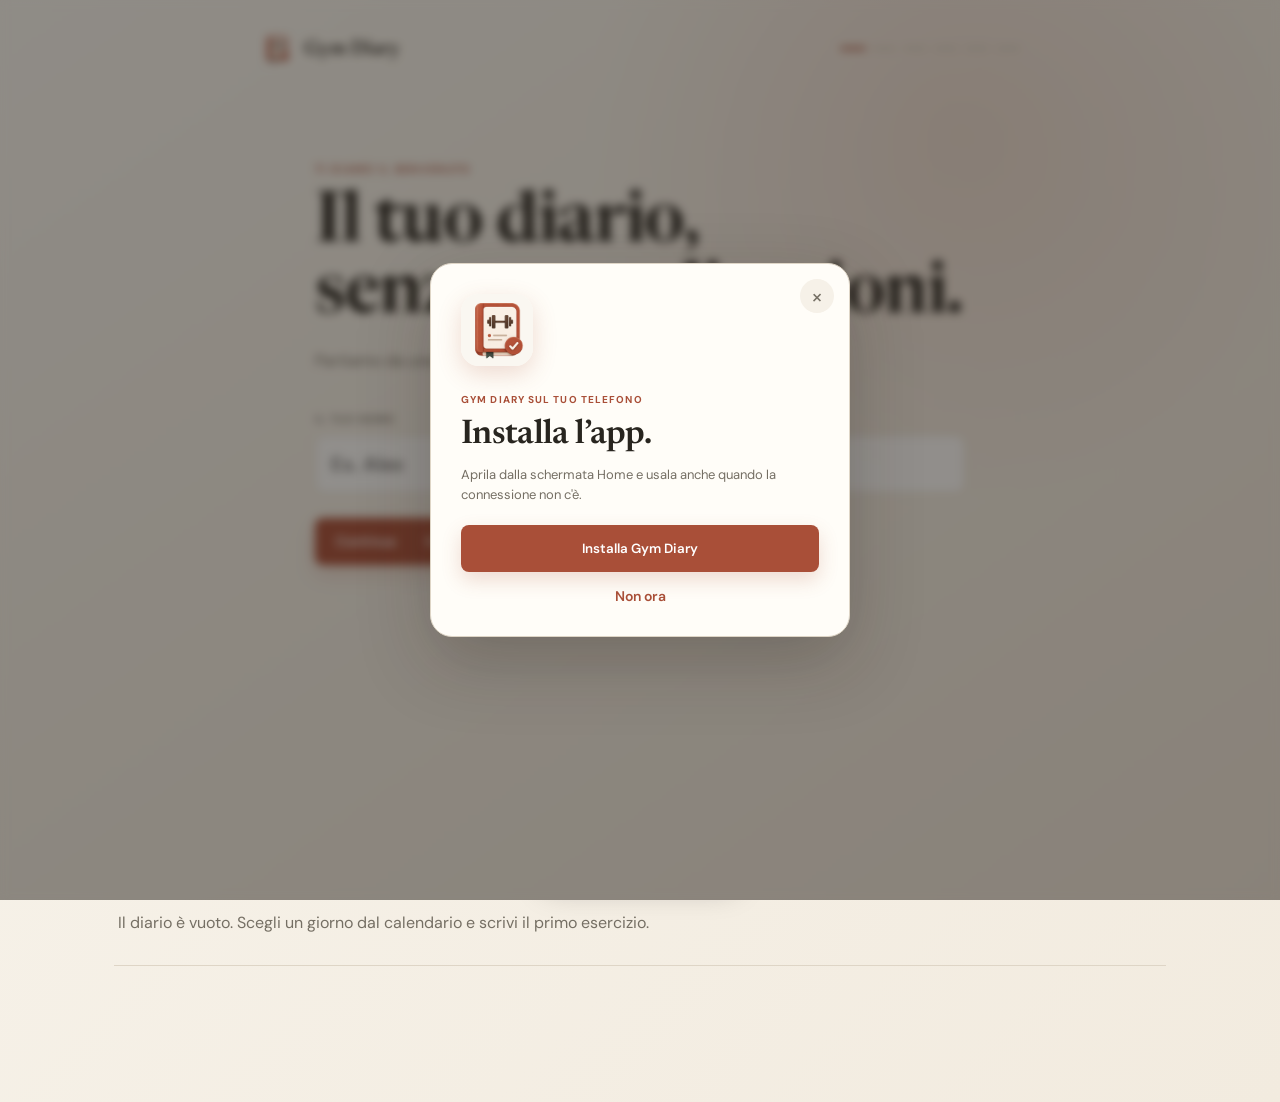
==== commit 0cfca5b4: "Rifinitura QA + modelli di allenamento Pass di QA (test esplorativo con navigazione headless, zero e" ====
--- a/app/index.html
+++ b/app/index.html
@@ -22,9 +22,9 @@
   <div class="paper-grain" aria-hidden="true"></div>
   <div class="onboarding" id="onboarding" hidden>
     <div class="onboarding-shell">
-      <div class="onboarding-brand"><span class="brand-mark"><img src="icons/icon-192.png" alt=""></span><span>Gym Diary</span></div>
+      <div class="onboarding-brand"><span class="brand-mark"><img src="icons/icon-192.png" width="34" height="34" alt=""></span><span>Gym Diary</span></div>
       <div class="onboarding-progress"><i class="active"></i><i></i><i></i><i></i><i></i><i></i></div>
-      <section class="onboarding-step is-active" data-onboarding-step="0"><span class="eyebrow">Benvenuta</span><h1>Il tuo diario,<br>senza complicazioni.</h1><p>Partiamo da una cosa semplice: come vuoi che ti chiamiamo?</p><label class="onboarding-field">Il tuo nome<input id="onboarding-name" autocomplete="name" placeholder="Es. Martina"></label><button class="primary-button onboarding-next" type="button">Continua <span>→</span></button></section>
+      <section class="onboarding-step is-active" data-onboarding-step="0"><span class="eyebrow">Ti diamo il benvenuto</span><h1>Il tuo diario,<br>senza complicazioni.</h1><p>Partiamo da una cosa semplice: come vuoi che ti chiamiamo?</p><label class="onboarding-field">Il tuo nome<input id="onboarding-name" autocomplete="name" placeholder="Es. Alex"></label><button class="primary-button onboarding-next" type="button">Continua <span>→</span></button></section>
       <section class="onboarding-step" data-onboarding-step="1"><span class="eyebrow">Il tuo punto di partenza</span><h1>Quello che sai già.</h1><p>Tutto opzionale. Puoi aggiungere o aggiornare questi dati dal Profilo.</p><label class="onboarding-field">Peso attuale <small>opzionale</small><div class="unit-input"><input id="onboarding-weight" inputmode="decimal" placeholder="Es. 62,5"><span>kg</span></div></label><div class="max-entry"><span class="field-title">Massimali reali <small>opzionale</small></span><p>Inserisci soltanto quelli che conosci.</p><div class="max-entry-row"><select id="onboarding-max-exercise"><option value="">Scegli esercizio</option><option>Panca piana</option><option>Squat HB</option><option>Squat LB</option><option>Stacco regular</option><option>Stacco Sumo</option></select><div class="unit-input"><input id="onboarding-max-weight" inputmode="decimal" placeholder="Carico"><span>kg</span></div><button id="add-onboarding-max" type="button" aria-label="Aggiungi massimale">＋</button></div><div class="onboarding-max-list" id="onboarding-max-list"></div></div><div class="onboarding-actions"><button class="text-button onboarding-back" type="button">Indietro</button><button class="primary-button onboarding-next" type="button">Continua <span>→</span></button></div></section>
       <section class="onboarding-step onboarding-tour-step" data-onboarding-step="2"><span class="eyebrow">Il tuo calendario</span><h1>Ogni sessione<br>resta al suo posto.</h1><div class="tour-card tour-calendar"><div class="tour-card-head"><strong>Luglio 2026</strong><span>4 allenamenti</span></div><div class="tour-week"><span>L</span><span>M</span><span>M</span><span>G</span><span>V</span><span>S</span><span>D</span></div><div class="tour-days"><i></i><i></i><i></i><i></i><i></i><i></i><i></i><i></i><i class="trained">8<small>4/5</small><b class="tour-calendar-tip"><strong>Giorno 1</strong><span>Panca piana · Lat machine</span><em>Energie 4/5</em></b></i><i>9</i><i>10</i><i class="trained">11<small>3/5</small></i><i>12</i><i>13</i></div></div><p>Nel calendario ritrovi le sessioni e le energie percepite. Passando sopra un giorno vedi subito allenamento, esercizi e sensazione.</p><div class="onboarding-actions"><button class="text-button onboarding-back" type="button">Indietro</button><button class="primary-button onboarding-next" type="button">Continua <span>→</span></button></div></section>
       <section class="onboarding-step onboarding-tour-step" data-onboarding-step="3"><span class="eyebrow">Durante l’allenamento</span><h1>Scrivi oggi.<br>Confronta con ieri.</h1><div class="tour-card tour-workout"><label>Nome della sessione<strong>Giorno 1</strong></label><div class="tour-exercise"><span>⌕</span><strong>Squat LB</strong><small>selezionato</small></div><div class="tour-reference"><div><small>Ultima volta</small><strong>70 kg × 8</strong><em>Top set</em></div><div><span>Stime</span><b>5RM <strong>77 kg</strong></b><b>8RM <strong>70 kg</strong></b><b>12RM <strong>62 kg</strong></b></div></div><div class="tour-reps"><span>Ripetizioni<strong>8</strong></span><span>Carico<strong>72,5 kg</strong></span><mark>🏆 Best 8 · 70 kg</mark></div></div><p>Scegli l’esercizio e il diario mostra ultima volta, stime 5RM, 8RM e 12RM e il tuo miglior carico sulle ripetizioni che stai inserendo.</p><div class="onboarding-actions"><button class="text-button onboarding-back" type="button">Indietro</button><button class="primary-button onboarding-next" type="button">Continua <span>→</span></button></div></section>
@@ -32,7 +32,7 @@
       <section class="onboarding-step onboarding-tour-step" data-onboarding-step="5"><span class="eyebrow">Il tuo profilo</span><h1>Andamenti e stile.<br>Tutto nel Profilo.</h1><div class="tour-profile-grid"><div class="tour-card tour-mini-chart"><small>Peso</small><strong>63,1 kg</strong><svg viewBox="0 0 220 80" preserveAspectRatio="none"><polyline points="0,18 44,28 88,25 132,48 176,54 220,66"/></svg><span>64,8 kg → 63,1 kg</span></div><div class="tour-card tour-mini-chart energy"><small>Energie</small><strong>4,0/5</strong><svg viewBox="0 0 220 80" preserveAspectRatio="none"><polyline points="0,64 44,42 88,58 132,38 176,45 220,20"/></svg><span>Ultime 6 sessioni</span></div></div><div class="tour-card tour-theme-switch"><div class="tour-theme-heading"><small>Aspetto</small><strong>Cambia stile quando vuoi</strong></div><div class="tour-theme-options"><div class="tour-theme-sample"><div class="tour-theme-preview tour-theme-preview-original" aria-hidden="true"><i class="tour-preview-bar"></i><i class="tour-preview-title"></i><i class="tour-preview-card"></i><i class="tour-preview-line"></i><i class="tour-preview-nav"></i></div><span>Originale</span></div><div class="tour-theme-sample"><div class="tour-theme-preview tour-theme-preview-alternative" aria-hidden="true"><i class="tour-preview-bar"></i><i class="tour-preview-title"></i><i class="tour-preview-card"></i><i class="tour-preview-line"></i><i class="tour-preview-nav"></i></div><span>Steel &amp; Chalk</span></div></div></div><p>Nel Profilo trovi gli andamenti del peso e delle energie e puoi scegliere il tema dell’app. Cambia solo l’aspetto: i tuoi dati restano identici.</p><div class="onboarding-actions"><button class="text-button onboarding-back" type="button">Indietro</button><button class="primary-button" id="finish-onboarding" type="button">Inizia il diario <span>→</span></button></div></section>
     </div>
   </div>
-  <header class="topbar"><a class="brand" href="#home" data-route="home" aria-label="Gym Diary, torna al diario"><span class="brand-mark" aria-hidden="true"><img src="icons/icon-192.png" alt=""></span><span>Gym Diary</span></a><button class="topbar-save" id="complete-workout" type="button" aria-hidden="true">SALVA</button><a class="avatar" href="#profilo" data-route="profile" aria-label="Apri il tuo profilo">M</a></header>
+  <header class="topbar"><a class="brand" href="#home" data-route="home" aria-label="Gym Diary, torna al diario"><span class="brand-mark" aria-hidden="true"><img src="icons/icon-192.png" width="38" height="38" alt=""></span><span>Gym Diary</span></a><button class="topbar-save" id="complete-workout" type="button" aria-hidden="true">SALVA</button><a class="avatar" href="#profilo" data-route="profile" aria-label="Apri il tuo profilo">M</a></header>
 
   <main class="app-shell">
     <section class="view is-active" id="home" aria-label="Diario degli allenamenti">
@@ -52,20 +52,38 @@
       <section class="exercise-form-card" id="exercise-form-card">
         <div class="session-name-field" id="session-name-field"><span class="eyebrow">Nuovo allenamento</span><h1>Come lo chiamiamo?</h1><label for="session-name">Nome della sessione</label><input id="session-name" placeholder="Es. Giorno 1"><small>Lo salveremo quando aggiungi il primo esercizio.</small></div>
         <button class="primary-button continue-session" id="continue-session" type="button">Avanti <span>→</span></button>
-        <div class="exercise-search-wrap"><label for="exercise-search">Esercizio</label><div class="exercise-search-box"><input id="exercise-search" autocomplete="off" placeholder="Cerca o scrivi un esercizio" aria-autocomplete="list" aria-controls="exercise-suggestions" aria-expanded="false"><button id="clear-exercise" type="button" aria-label="Cancella esercizio">×</button></div><div class="exercise-suggestions" id="exercise-suggestions" role="listbox" hidden></div></div>
-        <div class="selected-exercise" id="selected-exercise" hidden></div>
-        <div class="last-exposure" id="last-exposure" hidden></div>
-        <div class="sets-editor"><div class="set-row set-header"><span>Serie</span><span>Rip.</span><span>Kg</span><span></span></div><div id="set-rows"></div><button class="add-set" id="add-set" type="button">＋ Aggiungi serie</button></div>
-        <label class="exercise-note" for="exercise-note">Nota per questo esercizio<textarea id="exercise-note" rows="3" placeholder="Opzionale — sensazioni, variante, appunti..."></textarea></label>
-        <button class="primary-button save-exercise" id="save-exercise" type="button">Salva esercizio</button>
+        <div class="guided-chrome" id="guided-chrome" hidden>
+          <div class="guided-progress"><strong id="guided-template-name"></strong><span id="guided-step-label"></span></div>
+          <div class="guided-nav">
+            <button type="button" class="guided-nav-btn" id="guided-prev" aria-label="Esercizio precedente">‹</button>
+            <div class="guided-dots" id="guided-dots"></div>
+            <button type="button" class="guided-nav-btn" id="guided-next" aria-label="Esercizio successivo">›</button>
+          </div>
+        </div>
+        <div class="guided-recap" id="guided-recap" hidden></div>
+        <div class="guided-end" id="guided-end" hidden>
+          <p class="guided-end-summary" id="guided-end-summary"></p>
+          <button type="button" class="primary-button" id="guided-finish">Salva l’allenamento</button>
+          <button type="button" class="secondary-button" id="guided-add-more">Aggiungi un altro esercizio</button>
+        </div>
+        <div id="exercise-editable-fields">
+          <div class="exercise-search-wrap"><label for="exercise-search">Esercizio</label><div class="exercise-search-box"><input id="exercise-search" autocomplete="off" placeholder="Cerca o scrivi un esercizio" aria-autocomplete="list" aria-controls="exercise-suggestions" aria-expanded="false"><button id="clear-exercise" type="button" aria-label="Cancella esercizio">×</button></div><div class="exercise-suggestions" id="exercise-suggestions" role="listbox" hidden></div></div>
+          <div class="selected-exercise" id="selected-exercise" hidden></div>
+          <div class="last-exposure" id="last-exposure" hidden></div>
+          <div class="technique-field"><span class="technique-field-label">Metodo</span><button type="button" class="technique-trigger" id="open-technique-modal" aria-haspopup="dialog"><span id="technique-current">Classico</span><span class="technique-trigger-caret" aria-hidden="true">▾</span></button></div>
+          <div class="sets-editor" id="sets-editor"></div>
+          <label class="exercise-note" for="exercise-note">Nota per questo esercizio<textarea id="exercise-note" rows="3" placeholder="Opzionale — sensazioni, variante, appunti..."></textarea></label>
+          <button class="primary-button save-exercise" id="save-exercise" type="button">Salva esercizio</button>
+          <button class="secondary-button save-repeat-round" id="save-repeat-round" type="button" hidden>Salva e ripeti round</button>
+        </div>
       </section>
 
-      <section class="logged-section"><div class="section-heading"><div><span class="eyebrow">In questa pagina</span><h2>Quello che hai fatto</h2></div><span class="quiet-link" id="logged-count"></span></div><div class="logged-exercises" id="logged-exercises"></div></section>
+      <section class="logged-section"><div class="section-heading"><div><span class="eyebrow">In questa pagina</span><h2>Quello che hai fatto</h2></div><span class="logged-heading-actions"><button type="button" class="text-button" id="save-as-template" hidden>Salva come modello</button><span class="quiet-link" id="logged-count"></span></span></div><div class="logged-exercises" id="logged-exercises"></div></section>
     </section>
 
     <section class="view results-view" id="risultati" aria-labelledby="results-title">
       <div id="results-list-panel">
-        <span class="eyebrow">I tuoi progressi</span><h1 id="results-title">Risultati.</h1><p class="lead">Confrontiamo soltanto carichi eseguiti con le stesse ripetizioni.</p>
+        <span class="eyebrow">I tuoi progressi</span><h1 id="results-title">Risultati.</h1><p class="lead">Confrontiamo carichi eseguiti con le stesse ripetizioni e tecniche a parità di tonnellaggio: mai mele con pere.</p>
         <label class="results-search" for="results-search">Cerca un esercizio<input id="results-search" type="search" autocomplete="off" placeholder="Es. Lat machine"></label>
         <div class="results-exercise-list" id="results-exercise-list"></div>
       </div>
@@ -73,7 +91,7 @@
         <a class="back-link calendar-back" href="#risultati" data-route="results">← Tutti gli esercizi</a>
         <div class="result-detail-heading"><div><span class="eyebrow">Andamento dei carichi</span><h1 id="result-exercise-name"></h1></div><div class="result-latest" id="result-latest"></div></div>
         <section class="result-chart-card">
-          <div class="result-chart-head"><div><span class="soft-label">Confronto omogeneo</span><h2>Stesse ripetizioni</h2></div><div class="result-rep-filters" id="result-rep-filters" aria-label="Scegli le ripetizioni da confrontare"></div></div>
+          <div class="result-chart-head"><div><span class="soft-label">Confronto omogeneo</span><h2 id="result-chart-subject">Stesse ripetizioni</h2></div><div class="result-rep-filters" id="result-rep-filters" aria-label="Scegli cosa confrontare"></div></div>
           <div class="result-chart" id="result-chart"></div>
           <p class="result-chart-caption" id="result-chart-caption"></p>
         </section>
@@ -85,7 +103,8 @@
       <span class="eyebrow">Il tuo spazio</span><h1 id="profile-title">Profilo.</h1><p class="lead">Tieni traccia del tuo peso e delle tue sensazioni senza giudicarti.</p>
       <section class="profile-card weight-profile-card"><div class="weight-card-head"><div><span class="eyebrow">Corpo</span><h2>Andamento del peso</h2></div><button class="secondary-button add-measurement" id="open-weight-modal" type="button">Aggiungi misurazione <span>＋</span></button></div><div class="chart-periods" data-period-control="weight" aria-label="Periodo del grafico del peso"><button type="button" data-period="1">1M</button><button type="button" data-period="3">3M</button><button type="button" data-period="6">6M</button><button type="button" data-period="all" class="is-active">Tutto</button></div><div class="profile-summary" id="weight-summary"></div><div class="weight-chart" id="weight-chart"></div></section>
       <section class="profile-card energy-profile-card"><span class="eyebrow">Energie percepite</span><h2>Come stanno andando le tue energie</h2><p class="energy-explainer">Il grafico mostra come sono state le tue energie durante gli allenamenti.</p><div class="chart-periods" data-period-control="energy" aria-label="Periodo del grafico delle energie"><button type="button" data-period="1">1M</button><button type="button" data-period="3">3M</button><button type="button" data-period="6">6M</button><button type="button" data-period="all" class="is-active">Tutto</button></div><div class="energy-trend" id="energy-trend"></div></section>
-      <section class="profile-card max-profile-card"><div><span class="eyebrow">Forza</span><h2>I tuoi massimali</h2></div><div class="profile-max-list" id="profile-max-list"></div></section>
+      <section class="profile-card max-profile-card"><div class="weight-card-head"><div><span class="eyebrow">Forza</span><h2>I tuoi massimali</h2></div><button class="secondary-button add-measurement" id="open-max-modal" type="button">Aggiorna <span>＋</span></button></div><div class="profile-max-list" id="profile-max-list"></div></section>
+      <section class="profile-card templates-profile-card"><div><span class="eyebrow">Allenamenti</span><h2>Modelli salvati</h2><p>Riusali per ripartire da un allenamento già impostato: esercizi, tecnica e ripetizioni di riferimento pronti, i pesi li scrivi tu.</p></div><div class="profile-templates-list" id="profile-templates-list"></div></section>
       <section class="profile-card appearance-profile-card"><div><span class="eyebrow">Aspetto</span><h2>Scegli il tuo stile</h2><p>Cambia soltanto l’aspetto del diario. Dati e funzioni restano identici.</p></div><div class="theme-options" role="group" aria-label="Tema dell’app"><button type="button" data-theme-choice="original" aria-pressed="true"><span class="theme-preview theme-preview-original" aria-hidden="true"><i></i><i></i><i></i></span><strong>Originale</strong><small>Caldo e minimale</small></button><button type="button" data-theme-choice="alternative" aria-pressed="false"><span class="theme-preview theme-preview-alternative" aria-hidden="true"><i></i><i></i><i></i></span><strong>Steel &amp; Chalk</strong><small>Scuro e deciso</small></button></div></section>
       <section class="profile-card backup-profile-card"><div class="backup-card-heading"><div><span class="eyebrow">I tuoi dati</span><h2>Una copia fuori dall’app</h2><p>Salva un file sul telefono. Se cancelli i dati del browser, potrai ricostruire il diario da qui.</p></div><span class="backup-status-mark" id="backup-status-mark" aria-hidden="true">↓</span></div><div class="backup-status" id="backup-status" role="status"></div><div class="backup-actions"><button class="primary-button" id="download-backup" type="button">Salva una copia</button><button class="secondary-button" id="restore-backup" type="button">Ripristina una copia</button></div><p class="backup-warning">Il ripristino sostituisce i dati presenti nell’app con quelli contenuti nel file scelto.</p><input id="backup-file-input" type="file" accept="application/json,.json" hidden></section>
       <p class="app-version" id="app-version">Versione app: controllo in corso...</p>
@@ -96,8 +115,15 @@
   <div class="calendar-tooltip" id="calendar-tooltip" role="tooltip" aria-hidden="true"></div>
   <div class="toast" id="toast" role="status" aria-live="polite"></div><div class="app-error" id="app-error" role="alert" hidden></div>
   <div class="pr-celebration" id="pr-celebration" hidden><div class="pr-modal"><svg viewBox="0 0 64 64" aria-hidden="true"><path d="M22 10h20v10c0 12-5 19-10 19s-10-7-10-19V10Z"/><path d="M22 15H12c0 11 5 16 13 16M42 15h10c0 11-5 16-13 16M32 39v9M23 54h18"/></svg><span class="eyebrow">Nuovo PR</span><h2 id="pr-title"></h2><div id="pr-results"></div><button class="primary-button" id="close-pr" type="button">Continua</button></div></div>
-  <div class="session-complete-overlay" id="session-complete-modal" hidden><section class="session-complete-modal" role="dialog" aria-modal="true" aria-labelledby="session-feeling-title"><span class="eyebrow">Sessione completata</span><h2 id="session-feeling-title">Come ti sei sentita?</h2><p>Pensa all’allenamento nel suo complesso.</p><div class="feeling-scale" id="session-feeling-scale"><button type="button" data-feeling="1"><strong>1</strong><span>Scarica</span></button><button type="button" data-feeling="2"><strong>2</strong><span>Sottotono</span></button><button type="button" data-feeling="3"><strong>3</strong><span>Normale</span></button><button type="button" data-feeling="4"><strong>4</strong><span>Bene</span></button><button type="button" data-feeling="5"><strong>5</strong><span>Molto bene</span></button></div><label class="session-complete-note">Nota sulla sessione <small>opzionale</small><textarea id="session-complete-note" rows="3" placeholder="Energie, concentrazione, sensazioni generali..."></textarea></label><button class="primary-button" id="save-session-feeling" type="button">Salva e chiudi</button><button class="text-button" id="skip-session-feeling" type="button">Non ora</button></section></div>
+  <div class="session-complete-overlay" id="session-complete-modal" hidden><section class="session-complete-modal" role="dialog" aria-modal="true" aria-labelledby="session-feeling-title"><span class="eyebrow">Sessione completata</span><h2 id="session-feeling-title">Com’è andata?</h2><p>Pensa all’allenamento nel suo complesso.</p><div class="feeling-scale" id="session-feeling-scale"><button type="button" data-feeling="1"><strong>1</strong><span>A terra</span></button><button type="button" data-feeling="2"><strong>2</strong><span>Sottotono</span></button><button type="button" data-feeling="3"><strong>3</strong><span>Normale</span></button><button type="button" data-feeling="4"><strong>4</strong><span>Bene</span></button><button type="button" data-feeling="5"><strong>5</strong><span>Molto bene</span></button></div><label class="session-complete-note">Nota sulla sessione <small>opzionale</small><textarea id="session-complete-note" rows="3" placeholder="Energie, concentrazione, sensazioni generali..."></textarea></label><button class="primary-button" id="save-session-feeling" type="button">Salva e chiudi</button><button class="text-button" id="skip-session-feeling" type="button">Non ora</button></section></div>
   <div class="session-complete-overlay" id="weight-modal" hidden><section class="session-complete-modal weight-modal" role="dialog" aria-modal="true" aria-labelledby="weight-modal-title"><span class="eyebrow">Nuova misurazione</span><h2 id="weight-modal-title">Aggiorna il peso.</h2><form id="checkin-form"><div class="profile-fields"><label>Data<input id="checkin-date" type="date" required></label><label>Peso (kg)<input id="checkin-weight" type="text" inputmode="decimal" placeholder="Es. 62,5" required></label></div><label>Nota <small>opzionale</small><textarea id="checkin-note" rows="3" placeholder="Aggiungi un contesto alla misurazione"></textarea></label><button class="primary-button" type="submit">Salva misurazione</button><button class="text-button" id="close-weight-modal" type="button">Annulla</button></form></section></div>
+  <div class="session-complete-overlay" id="max-modal" hidden><section class="session-complete-modal weight-modal" role="dialog" aria-modal="true" aria-labelledby="max-modal-title"><span class="eyebrow">Forza</span><h2 id="max-modal-title">Aggiorna un massimale.</h2><form id="max-form"><div class="profile-fields"><label>Esercizio<select id="max-exercise" required><option value="">Scegli esercizio</option><option>Panca piana</option><option>Squat HB</option><option>Squat LB</option><option>Stacco regular</option><option>Stacco Sumo</option></select></label><label>Carico (kg)<input id="max-weight" type="text" inputmode="decimal" placeholder="Es. 100" required></label></div><button class="primary-button" type="submit">Salva massimale</button><button class="text-button" id="close-max-modal" type="button">Annulla</button></form></section></div>
+  <div class="session-complete-overlay" id="confirm-delete-modal" hidden><section class="session-complete-modal confirm-modal" role="dialog" aria-modal="true" aria-labelledby="confirm-delete-title"><span class="eyebrow">Elimina esercizio</span><h2 id="confirm-delete-title">Vuoi eliminarlo?</h2><p id="confirm-delete-copy"></p><button class="primary-button danger-button" id="confirm-delete-yes" type="button">Elimina</button><button class="text-button" id="confirm-delete-no" type="button">Annulla</button></section></div>
+  <div class="session-complete-overlay" id="technique-modal" hidden><section class="session-complete-modal technique-modal-card" role="dialog" aria-modal="true" aria-labelledby="technique-modal-title"><span class="eyebrow">Metodo di esecuzione</span><h2 id="technique-modal-title">Come esegui questo esercizio?</h2><div class="technique-option-list" id="technique-option-list"></div><button class="text-button" id="close-technique-modal" type="button">Annulla</button></section></div>
+  <div class="session-complete-overlay" id="day-start-modal" hidden><section class="session-complete-modal day-start-modal-card" role="dialog" aria-modal="true" aria-labelledby="day-start-title"><span class="eyebrow">Nuovo allenamento</span><h2 id="day-start-title">Da dove partiamo?</h2><button class="primary-button" id="start-blank-day" type="button">Inizia nuovo</button><button type="button" class="secondary-button" id="use-template-button">Usa allenamento</button></section></div>
+  <div class="session-complete-overlay" id="template-picker-modal" hidden><section class="session-complete-modal" role="dialog" aria-modal="true" aria-labelledby="template-picker-title"><span class="eyebrow">Allenamenti salvati</span><h2 id="template-picker-title">Quale riprendiamo?</h2><div class="template-picker-list" id="template-picker-list"></div><button class="text-button" id="close-template-picker" type="button">Annulla</button></section></div>
+  <div class="session-complete-overlay" id="save-template-modal" hidden><section class="session-complete-modal confirm-modal" role="dialog" aria-modal="true" aria-labelledby="save-template-title"><span class="eyebrow">Salva come modello</span><h2 id="save-template-title">Come lo chiamiamo?</h2><label class="session-name-field" style="margin:0 0 20px"><span class="sr-only">Nome del modello</span><input id="save-template-name" placeholder="Es. Petto e Spalle"></label><button class="primary-button" id="save-template-confirm" type="button">Salva modello</button><button class="text-button" id="save-template-cancel" type="button">Annulla</button></section></div>
+  <div class="session-complete-overlay" id="confirm-delete-template-modal" hidden><section class="session-complete-modal confirm-modal" role="dialog" aria-modal="true" aria-labelledby="confirm-delete-template-title"><span class="eyebrow">Elimina modello</span><h2 id="confirm-delete-template-title">Vuoi eliminarlo?</h2><p id="confirm-delete-template-copy"></p><button class="primary-button danger-button" id="confirm-delete-template-yes" type="button">Elimina</button><button class="text-button" id="confirm-delete-template-no" type="button">Annulla</button></section></div>
   <script src="db.js"></script><script src="app.js"></script><script src="pwa-install.js"></script>
 </body>
 </html>
--- a/app/styles.css
+++ b/app/styles.css
@@ -28,7 +28,7 @@
 .day-view{margin-top:-30px}.day-context{display:flex;align-items:center;gap:14px;margin-bottom:12px}.day-context-copy{min-width:0}.day-context-copy strong,.day-context-copy span{display:block}.day-context-copy strong{font:600 20px/1.1 "Newsreader"}.day-context-copy span{color:var(--muted);font-size:10px;text-transform:uppercase;letter-spacing:.07em}.day-context-copy.has-title span{margin-top:2px}.day-view:not(.title-step) .session-name-field,.day-view:not(.title-step) .continue-session{display:none}.title-step .exercise-form-card{max-width:590px;margin:48px auto 0;padding:38px}.title-step .exercise-form-card>:not(.session-name-field):not(.continue-session){display:none}.title-step .logged-section{display:none}.title-step .session-name-field{margin:0 0 24px}.title-step .session-name-field h1{margin:7px 0 25px;font-size:42px}.title-step .session-name-field .eyebrow{display:block}.continue-session{width:100%;border:0}.selected-exercise[hidden],.last-exposure[hidden]{display:none!important}@media(max-width:760px){.day-view{margin-top:-18px}.day-context{gap:9px;margin-bottom:10px}.calendar-back{padding:7px 9px}.day-context-copy strong{font-size:18px}.day-context-copy span{font-size:8px}.title-step .exercise-form-card{margin-top:30px;padding:28px 18px}.title-step .session-name-field h1{font-size:36px}}
 .calendar-tooltip{position:fixed;z-index:50;width:230px;padding:12px 14px;border:1px solid rgba(162,139,108,.35);border-radius:10px;background:rgba(255,253,248,.98);box-shadow:0 12px 30px rgba(55,42,28,.16);pointer-events:none;opacity:0;transform:translateY(5px);transition:opacity .16s ease,transform .16s ease}.calendar-tooltip.is-visible{opacity:1;transform:none}.calendar-tooltip strong,.calendar-tooltip span{display:block}.calendar-tooltip strong{font:600 18px "Newsreader"}.calendar-tooltip span{margin-top:3px;color:var(--muted);font-size:11px}.calendar-tooltip em{display:block;margin-top:7px;color:var(--terracotta);font-size:10px;font-style:normal}@media(hover:none){.calendar-tooltip{display:none}}
 .diary-calendar .has-session::after{left:4px;top:4px;bottom:auto;width:6px;height:6px}.calendar-day-number{position:relative;z-index:1}.calendar-feeling{position:absolute;right:7px;bottom:6px;color:var(--terracotta);font-size:9px;font-weight:700;letter-spacing:.02em}@media(max-width:760px){.diary-calendar .has-session::after{left:3px;top:3px;bottom:auto}.calendar-feeling{right:5px;bottom:4px;font-size:8px}}
-.topbar .topbar-save{border-color:var(--terracotta);background:var(--terracotta);color:#fff;box-shadow:0 5px 16px rgba(169,79,56,.28)}.topbar .topbar-save:hover{background:var(--terracotta-dark);color:#fff;box-shadow:0 7px 20px rgba(169,79,56,.35)}.weight-profile-card{margin-top:38px}.weight-card-head{display:flex;justify-content:space-between;align-items:flex-start;gap:20px;margin-bottom:22px}.weight-card-head h2{margin:6px 0 0}.add-measurement{flex:0 0 auto;padding:10px 14px;gap:10px;font-size:12px}.weight-modal form>label{display:block;margin:17px 0;color:var(--muted);font-size:10px;font-weight:700;text-transform:uppercase;letter-spacing:.08em}.weight-modal form>label small{font-weight:400}.weight-modal input,.weight-modal textarea{display:block;width:100%;margin-top:7px;padding:12px;border:1px solid var(--line);border-radius:9px;background:#fff;color:var(--ink);font:16px "DM Sans";text-transform:none;letter-spacing:normal}.weight-modal textarea{resize:vertical}.weight-modal form>.primary-button{width:100%;border:0}.weight-modal form>.text-button{display:block;margin:12px auto 0}@media(max-width:620px){.weight-profile-card{margin-top:28px}.weight-card-head{display:block}.add-measurement{width:100%;margin-top:15px}.weight-modal .profile-fields{grid-template-columns:1fr}}
+.topbar .topbar-save{border-color:var(--terracotta);background:var(--terracotta);color:#fff;box-shadow:0 5px 16px rgba(169,79,56,.28)}.topbar .topbar-save:hover{background:var(--terracotta-dark);color:#fff;box-shadow:0 7px 20px rgba(169,79,56,.35)}.weight-profile-card{margin-top:38px}.weight-card-head{display:flex;justify-content:space-between;align-items:flex-start;gap:20px;margin-bottom:22px}.weight-card-head h2{margin:6px 0 0}.add-measurement{flex:0 0 auto;padding:10px 14px;gap:10px;font-size:12px}.weight-modal form>label{display:block;margin:17px 0;color:var(--muted);font-size:10px;font-weight:700;text-transform:uppercase;letter-spacing:.08em}.weight-modal form>label small{font-weight:400}.weight-modal input,.weight-modal select,.weight-modal textarea{display:block;width:100%;margin-top:7px;padding:12px;border:1px solid var(--line);border-radius:9px;background:#fff;color:var(--ink);font:16px "DM Sans";text-transform:none;letter-spacing:normal}.weight-modal textarea{resize:vertical}.weight-modal form>.primary-button{width:100%;border:0}.weight-modal form>.text-button{display:block;margin:12px auto 0}@media(max-width:620px){.weight-profile-card{margin-top:28px}.weight-card-head{display:block}.add-measurement{width:100%;margin-top:15px}.weight-modal .profile-fields{grid-template-columns:1fr}}
 .topbar .topbar-save{min-width:92px;padding-left:22px;padding-right:22px;letter-spacing:.08em}
 .topbar{display:flex;grid-template-columns:none;justify-content:flex-start}.topbar .brand,.topbar .avatar{flex:0 0 auto}.topbar-save{position:static;flex:0 0 auto;margin-left:auto;margin-right:auto;transform:translateY(-6px)}.topbar-save.is-visible{transform:none}
 .weight-profile-card .weight-chart{position:relative;height:190px;margin:18px 0 0;border-top:1px solid var(--line);border-bottom:1px solid var(--line);overflow:visible}.weight-profile-card .weight-chart svg{position:absolute;inset:0;width:100%;height:100%;overflow:visible}.weight-profile-card .weight-chart polyline{fill:none;stroke:var(--terracotta);stroke-width:2;vector-effect:non-scaling-stroke}.weight-point{position:absolute;z-index:2;width:34px;height:34px;padding:0;border:0;border-radius:50%;background:transparent;transform:translate(-50%,-50%)}.weight-point>span{display:block;width:10px;height:10px;margin:auto;border:2px solid var(--card);border-radius:50%;background:var(--terracotta);box-shadow:0 0 0 1px var(--terracotta),0 2px 6px rgba(80,45,30,.2);transition:.18s}.weight-point:hover>span,.weight-point:focus-visible>span,.weight-point.is-selected>span{width:14px;height:14px;background:var(--ink);box-shadow:0 0 0 3px rgba(169,79,56,.18)}.weight-point:focus-visible{outline:none}.weight-point-popover{position:absolute;z-index:4;width:min(220px,75%);padding:10px 12px;border:1px solid var(--line);border-radius:10px;background:rgba(255,253,248,.98);box-shadow:0 10px 28px rgba(55,42,28,.16);transform:translate(-50%,0);pointer-events:none}.weight-point-popover.is-above{transform:translate(-50%,-100%)}.weight-point-popover[hidden]{display:none}.weight-point-popover strong,.weight-point-popover span,.weight-point-popover small{display:block}.weight-point-popover strong{font:600 21px "Newsreader"}.weight-point-popover span{color:var(--muted);font-size:9px;text-transform:uppercase;letter-spacing:.06em}.weight-point-popover small{margin-top:5px;color:var(--ink);font-size:10px}@media(max-width:620px){.weight-profile-card .weight-chart{height:165px}.weight-point-popover{width:72%}}
@@ -54,6 +54,103 @@
 /* Onboarding tour: componenti demo isolati dall'app reale */
 .onboarding-tour-step{max-width:700px;margin-top:5vh}.onboarding-tour-step h1{font-size:clamp(40px,6vw,62px)}.tour-card{position:relative;margin:22px 0;padding:20px;border:1px solid rgba(162,139,108,.38);border-radius:18px;background:rgba(255,253,248,.9);box-shadow:0 18px 46px rgba(67,49,32,.1);overflow:hidden}.tour-card-head{display:flex;justify-content:space-between;align-items:center;margin-bottom:15px}.tour-card-head strong{font:600 24px "Newsreader"}.tour-card-head span,.tour-card small{color:var(--muted);font-size:10px}.tour-week,.tour-days{display:grid;grid-template-columns:repeat(7,1fr);gap:4px}.tour-week span{text-align:center;color:var(--muted);font-size:8px}.tour-days i{position:relative;display:grid;place-items:center;min-height:40px;border-radius:8px;font-style:normal;font-size:11px}.tour-days .trained{background:#f2e8dc;color:var(--terracotta);font-weight:700}.tour-days .trained::before{content:"";position:absolute;left:7px;top:7px;width:6px;height:6px;border-radius:50%;background:var(--terracotta)}.tour-days .trained small{position:absolute;right:5px;bottom:4px;font-size:7px;color:var(--sage)}.tour-calendar-tip{position:absolute;z-index:2;left:50%;bottom:calc(100% + 9px);width:175px;padding:10px;border-radius:10px;background:var(--ink);color:#fff;box-shadow:0 10px 25px rgba(0,0,0,.2);font-style:normal;transform:translateX(-50%);animation:tour-tip 3s ease-in-out infinite}.tour-calendar-tip strong,.tour-calendar-tip span,.tour-calendar-tip em{display:block;text-align:left}.tour-calendar-tip span{margin-top:3px;color:#ddd2c4;font-size:8px;font-weight:400}.tour-calendar-tip em{margin-top:5px;color:#e8b09e;font-size:8px;font-style:normal}@keyframes tour-tip{0%,15%{opacity:0;transform:translate(-50%,5px)}30%,80%{opacity:1;transform:translate(-50%,0)}100%{opacity:0}}
 .tour-workout>label{display:block;color:var(--muted);font-size:9px;text-transform:uppercase;letter-spacing:.08em}.tour-workout>label strong{display:block;margin-top:4px;color:var(--ink);font:600 22px "Newsreader";text-transform:none;letter-spacing:0}.tour-exercise{display:flex;align-items:center;gap:10px;margin:15px 0 10px;padding:11px;border-radius:10px;background:#f2e8dc}.tour-exercise small{margin-left:auto;color:var(--sage)}.tour-reference{display:grid;grid-template-columns:1.2fr 2.4fr;gap:8px;padding:8px;border:1px solid var(--line);border-radius:11px}.tour-reference>div:first-child{padding:6px 8px}.tour-reference small,.tour-reference em,.tour-reference span{display:block;color:var(--muted);font-size:8px;font-style:normal;text-transform:uppercase}.tour-reference>div:first-child>strong{display:block;font:600 18px "Newsreader"}.tour-reference>div:last-child{display:grid;grid-template-columns:repeat(3,1fr);gap:5px}.tour-reference>div:last-child>span{grid-column:1/-1}.tour-reference b{padding:7px;border-radius:7px;background:#f1eadf;color:var(--muted);font-size:8px}.tour-reference b strong{display:block;margin-top:2px;color:var(--ink);font:600 13px "Newsreader"}.tour-reps{display:grid;grid-template-columns:1fr 1fr;gap:7px;margin-top:10px}.tour-reps>span{padding:9px;border:1px solid var(--line);border-radius:9px;color:var(--muted);font-size:8px}.tour-reps>span strong{display:block;color:var(--ink);font-size:16px}.tour-reps mark{grid-column:1/-1;padding:7px 10px;border-radius:8px;background:#edf1e8;color:var(--sage);font-size:9px;animation:tour-record 2.4s ease-in-out infinite}@keyframes tour-record{50%{transform:scale(1.015);box-shadow:0 6px 18px rgba(82,105,74,.13)}}
+
+/* Metodi di allenamento (tecniche): pulsante + modal, form dedicati, tonnellaggio */
+.technique-field{display:flex;align-items:center;gap:12px;flex-wrap:wrap;margin-bottom:20px}
+.technique-field-label{font-size:11px;font-weight:600;text-transform:uppercase;letter-spacing:.09em;color:var(--muted)}
+.technique-trigger{display:inline-flex;align-items:center;gap:9px;padding:8px 14px;border:1px solid var(--line);border-radius:999px;background:#fff;color:var(--ink);font:600 13px "DM Sans";cursor:pointer}
+.technique-trigger:hover{border-color:var(--terracotta)}
+.technique-trigger-caret{color:var(--muted);font-size:11px}
+.technique-modal-card{text-align:left}
+.technique-option-list{display:flex;flex-direction:column;gap:10px;margin:22px 0}
+.technique-option{display:block;width:100%;padding:14px 16px;border:1px solid var(--line);border-radius:12px;background:#fff;text-align:left;cursor:pointer}
+.technique-option:hover{border-color:var(--terracotta);background:#faf6f0}
+.technique-option.is-active{border-color:var(--terracotta);background:#f7ede4}
+.technique-option strong{display:block;font:600 17px "Newsreader";color:var(--ink)}
+.technique-option span{display:block;margin-top:3px;color:var(--muted);font-size:12px}
+.sets-editor .set-row{display:grid;grid-template-columns:55px 1fr 1fr 45px;gap:10px;align-items:center;padding:8px 4px;border-bottom:1px solid #eee7dc;text-align:center}
+.sets-editor .set-row.set-header{padding:0 4px 8px;border-bottom:1px solid var(--line);color:var(--muted);font-size:10px;font-weight:600;text-transform:uppercase;letter-spacing:.08em}
+.sets-editor .set-row.set-row-rp,.sets-editor .set-row.set-header-rp{grid-template-columns:55px 1fr 45px}
+.technique-lead{margin:0 0 18px;padding:12px 15px;border-left:2px solid var(--sage);background:#f3f6ef;border-radius:0 9px 9px 0}
+.technique-lead span{display:block;font-size:11px;font-weight:700;text-transform:uppercase;letter-spacing:.07em;color:var(--ink)}
+.technique-lead p{margin:4px 0 0;color:var(--muted);font-size:12px}
+.rp-weight-field{display:block;margin-bottom:18px;font-size:11px;font-weight:600;text-transform:uppercase;letter-spacing:.09em;color:var(--muted)}
+.rp-weight-field .unit-input{max-width:200px}
+.tonnage-preview{margin-top:18px;padding:14px 16px;border:1px solid var(--line);border-radius:11px;background:#f7f1e7;display:flex;flex-direction:column;gap:3px}
+.tonnage-preview span{font-size:10px;text-transform:uppercase;letter-spacing:.08em;color:var(--muted)}
+.tonnage-preview strong{font:600 26px "Newsreader";color:var(--ink)}
+.tonnage-preview small{color:#9a6a22;font-size:11px;font-weight:700}
+.technique-badge{display:inline-block;margin-left:9px;padding:3px 9px;border-radius:999px;font-size:10px;font-weight:700;text-transform:uppercase;letter-spacing:.05em;vertical-align:middle}
+.technique-badge.technique-rest-pause{background:#e6edf6;color:#3a5a86}
+.technique-badge.technique-stripping{background:#f6e7ea;color:#8a3a52}
+.logged-set.logged-set-technique{background:#e6ded0;font-weight:600}
+.logged-set.logged-tonnage{background:#eef2e7;color:#5c6a4a}
+.logged-exercise{position:relative;padding-right:40px}
+.logged-delete{position:absolute;top:20px;right:0;display:grid;place-items:center;width:30px;height:30px;border:0;border-radius:50%;background:transparent;color:var(--muted);font-size:22px;line-height:1;cursor:pointer;transition:background .16s,color .16s}
+.logged-delete:hover,.logged-delete:focus-visible{background:var(--soft);color:var(--terracotta);outline:none}
+.confirm-modal p{margin:8px 0 24px;color:var(--muted);font-size:14px;line-height:1.5}
+.confirm-modal .danger-button{background:#a5342a;box-shadow:0 8px 20px rgba(165,52,42,.24)}
+.confirm-modal .danger-button:hover{background:#8f2a21}
+
+/* Allenamenti salvati: cancello iniziale, scelta modello, sessione guidata */
+#toast{z-index:1200}
+.day-start-modal-card{display:flex;flex-direction:column;gap:12px}
+.day-start-modal-card .secondary-button{width:100%}
+#use-template-button.is-unavailable{opacity:.5}
+.template-picker-list{display:flex;flex-direction:column;gap:8px;margin:18px 0 20px;max-height:340px;overflow:auto}
+.template-picker-item{display:flex;flex-direction:column;gap:3px;width:100%;padding:13px 15px;border:1px solid var(--line);border-radius:11px;background:transparent;text-align:left;cursor:pointer;transition:border-color .16s,background .16s}
+.template-picker-item:hover,.template-picker-item:focus-visible{border-color:var(--terracotta);background:var(--soft);outline:none}
+.template-picker-item strong{font:600 16px "Newsreader"}
+.template-picker-item span{color:var(--muted);font-size:11px}
+
+.logged-heading-actions{display:flex;align-items:center;gap:14px}
+
+.guided-chrome{display:flex;align-items:center;justify-content:space-between;gap:14px;margin:0 0 24px;padding:13px 16px;border:1px solid var(--line);border-radius:12px;background:var(--soft)}
+.guided-chrome[hidden]{display:none!important}
+.guided-progress strong,.guided-progress span{display:block}
+.guided-progress strong{font:600 15px "Newsreader"}
+.guided-progress span{color:var(--muted);font-size:10px;text-transform:uppercase;letter-spacing:.06em;margin-top:2px}
+.guided-nav{display:flex;align-items:center;gap:10px}
+.guided-nav-btn{width:32px;height:32px;border:1px solid var(--line);border-radius:50%;background:var(--card);color:var(--ink);font-size:16px;line-height:1;cursor:pointer}
+.guided-nav-btn:hover:not(:disabled){border-color:var(--terracotta);color:var(--terracotta)}
+.guided-nav-btn:disabled{opacity:.35;cursor:not-allowed}
+.guided-dots{display:flex;gap:5px}
+.guided-dots i{display:block;width:7px;height:7px;border-radius:50%;background:var(--line);font-style:normal}
+.guided-dots i.is-done{background:var(--sage)}
+.guided-dots i.is-current{background:var(--terracotta)}
+
+.guided-recap{margin:0 0 24px;padding:18px 20px;border-left:2px solid var(--sage);background:#f1f4ed}
+.guided-recap[hidden]{display:none!important}
+.guided-recap-head{display:flex;align-items:center;gap:9px;margin-bottom:10px}
+.guided-recap-head strong{font:600 20px "Newsreader"}
+.guided-recap-hint{margin:10px 0 0;color:var(--muted);font-size:11px}
+
+.guided-end{display:flex;flex-direction:column;gap:10px;margin:0 0 24px;padding:22px;border:1px solid var(--line);border-radius:14px;background:var(--card);text-align:center}
+.guided-end[hidden]{display:none!important}
+.guided-end-summary{margin:0 0 4px;color:var(--muted);font-size:13px}
+
+#exercise-editable-fields[hidden]{display:none!important}
+
+.templates-profile-card{margin-top:24px}
+.profile-templates-list{display:flex;flex-direction:column;gap:10px;margin-top:18px}
+.template-row{display:flex;align-items:center;justify-content:space-between;gap:14px;position:relative;padding:14px 46px 14px 16px;border:1px solid var(--line);border-radius:12px;background:var(--card)}
+.template-row strong{display:block;font:600 15px "Newsreader"}
+.template-row span{display:block;margin-top:3px;color:var(--muted);font-size:11px}
+.template-row .logged-delete{top:50%;right:10px;transform:translateY(-50%)}
+
+/* Round ripetuti (rest-pause/stripping): pulsante ripeti + raggruppamento schede */
+.save-repeat-round{width:100%;margin-top:10px}
+.save-repeat-round[hidden]{display:none}
+.logged-exercise.logged-group{padding-right:4px}
+.logged-round-count{margin-left:9px;color:var(--muted);font-size:11px;font-weight:600;vertical-align:middle}
+.logged-group-rounds{display:flex;flex-direction:column;gap:10px;margin:2px 0 10px}
+.logged-round{position:relative;padding:12px 34px 12px 13px;border:1px solid var(--line);border-radius:10px;background:#fbf8f2}
+.logged-round-head{display:flex;align-items:center;justify-content:space-between;gap:10px;margin-bottom:8px}
+.logged-round-label{font-size:10px;font-weight:700;text-transform:uppercase;letter-spacing:.07em;color:var(--muted)}
+.logged-round .logged-delete{top:6px;right:2px;width:26px;height:26px;font-size:18px}
+
+.result-rep-filters button.is-technique{border-style:dashed}
+@media(max-width:760px){.sets-editor .set-row{grid-template-columns:38px 1fr 1fr 35px;gap:5px}.sets-editor .set-row.set-row-rp,.sets-editor .set-row.set-header-rp{grid-template-columns:38px 1fr 35px}}
 .tour-finish{display:grid;grid-template-columns:1fr 1fr;gap:12px}.tour-pr,.tour-feeling{padding:16px;border-radius:13px}.tour-pr{display:flex;align-items:center;gap:12px;background:linear-gradient(135deg,#b7533c,#94412f);color:white}.tour-pr>span{font-size:31px;animation:tour-cup 1.8s ease-in-out infinite}@keyframes tour-cup{50%{transform:rotate(-7deg) scale(1.1)}}.tour-pr small,.tour-pr strong,.tour-pr b{display:block;color:white}.tour-pr b{margin-top:5px;font:600 23px "Newsreader"}.tour-feeling{background:#f2e8dc}.tour-feeling>small,.tour-feeling>strong,.tour-feeling>span{display:block}.tour-feeling>div{display:flex;gap:5px;margin:11px 0}.tour-feeling i{display:grid;place-items:center;width:30px;height:30px;border:1px solid var(--line);border-radius:50%;background:white;font-style:normal;font-size:10px}.tour-feeling i.selected{border-color:var(--terracotta);background:var(--terracotta);color:white;transform:scale(1.12)}.tour-feeling>span{margin-top:3px;color:var(--muted);font-size:9px}
 .tour-profile-grid{display:grid;grid-template-columns:1fr 1fr;gap:12px;margin:22px 0}.tour-profile-grid .tour-card{margin:0}.tour-mini-chart small,.tour-mini-chart strong,.tour-mini-chart span{display:block}.tour-mini-chart strong{margin-top:3px;font:600 27px "Newsreader"}.tour-mini-chart svg{width:100%;height:86px;margin:8px 0;overflow:visible}.tour-mini-chart polyline{fill:none;stroke:var(--terracotta);stroke-width:3;vector-effect:non-scaling-stroke;stroke-linecap:round;stroke-linejoin:round;stroke-dasharray:320;animation:tour-line 2.3s ease-out both}.tour-mini-chart.energy polyline{stroke:var(--sage)}.tour-mini-chart>span{color:var(--muted);font-size:9px}@keyframes tour-line{from{stroke-dashoffset:320}to{stroke-dashoffset:0}}
 .tour-theme-switch{display:grid;grid-template-columns:150px 1fr;align-items:center;gap:16px;margin:12px 0;padding:15px 17px}.tour-theme-heading small,.tour-theme-heading strong{display:block}.tour-theme-heading small{color:var(--muted);font-size:8px;text-transform:uppercase;letter-spacing:.1em}.tour-theme-heading strong{margin-top:2px;font-size:14px}.tour-theme-options{display:grid;grid-template-columns:1fr 1fr;gap:8px}.tour-theme-sample{min-width:0}.tour-theme-sample>span{display:block;margin-top:5px;color:var(--muted);font-size:8px;text-align:center}.tour-theme-preview{position:relative;height:70px;overflow:hidden;border:1px solid;border-radius:7px;box-shadow:0 5px 12px rgba(40,30,20,.12)}.tour-theme-preview i{position:absolute;display:block}.tour-preview-bar{left:0;right:0;top:0;height:12px}.tour-preview-title{left:9px;top:20px;width:39%;height:5px;border-radius:4px}.tour-preview-card{left:9px;right:9px;top:31px;height:24px;border:1px solid;border-radius:4px}.tour-preview-line{left:16px;right:16px;top:41px;height:2px;transform:rotate(-5deg);transform-origin:center}.tour-preview-nav{left:27%;right:27%;bottom:4px;height:7px;border-radius:5px}.tour-theme-preview-original{border-color:#ded5c6;background:#f6f1e8}.tour-theme-preview-original .tour-preview-bar{background:#fffdf8;border-bottom:1px solid #ded5c6}.tour-theme-preview-original .tour-preview-title{background:#28251f}.tour-theme-preview-original .tour-preview-card{border-color:#ded5c6;background:#fffdf8}.tour-theme-preview-original .tour-preview-line{background:#a94f38}.tour-theme-preview-original .tour-preview-nav{background:#28251f}.tour-theme-preview-alternative{border-color:#343b3f;background:#0d1012;box-shadow:0 5px 14px rgba(0,0,0,.28)}.tour-theme-preview-alternative .tour-preview-bar{background:#181c1e;border-bottom:1px solid #343b3f}.tour-theme-preview-alternative .tour-preview-title{background:#eef0f1}.tour-theme-preview-alternative .tour-preview-card{border-color:#4a5358;background:#181c1e}.tour-theme-preview-alternative .tour-preview-line{background:#d94a40}.tour-theme-preview-alternative .tour-preview-nav{background:#3e474c}@media(max-width:620px){.tour-theme-switch{grid-template-columns:1fr}.tour-theme-options{margin-top:0}.tour-theme-preview{height:62px}}
--- a/app/theme-alternative.css
+++ b/app/theme-alternative.css
@@ -180,3 +180,25 @@
 html[data-theme="alternative"] .tour-feeling i{border-color:var(--line);background:#15191b;color:var(--ink)}
 html[data-theme="alternative"] .tour-feeling i.selected{border-color:var(--terracotta);background:var(--terracotta);color:#fff}
 html[data-theme="alternative"] .tour-reps mark{background:#203029;color:var(--sage)}
+
+/* Metodi di allenamento (tecniche) nel tema scuro */
+html[data-theme="alternative"] .technique-trigger{border-color:var(--line);background:#202629;color:var(--ink)}
+html[data-theme="alternative"] .technique-trigger:hover{border-color:var(--terracotta)}
+html[data-theme="alternative"] .technique-option{border-color:var(--line);background:#181d1f;color:var(--ink)}
+html[data-theme="alternative"] .technique-option:hover{border-color:#596267;background:#242a2d}
+html[data-theme="alternative"] .technique-option.is-active{border-color:var(--terracotta);background:#34211f}
+html[data-theme="alternative"] .technique-option strong{color:#f4f5f6}
+html[data-theme="alternative"] .sets-editor .set-row{border-bottom-color:var(--line)}
+html[data-theme="alternative"] .technique-lead{border-left-color:var(--sage);background:#1a2320}
+html[data-theme="alternative"] .technique-lead span{color:var(--ink)}
+html[data-theme="alternative"] .guided-recap{border-left-color:var(--sage);background:#1a2320}
+html[data-theme="alternative"] .template-picker-item{border-color:var(--line)}
+html[data-theme="alternative"] .template-picker-item:hover,html[data-theme="alternative"] .template-picker-item:focus-visible{background:#202629}
+html[data-theme="alternative"] .logged-round{background:#1b1f21;border-color:var(--line)}
+html[data-theme="alternative"] .tonnage-preview{border-color:var(--line);background:#1b1f21}
+html[data-theme="alternative"] .tonnage-preview strong{color:#f4f5f6;font-family:"Oswald",sans-serif;font-variant-numeric:tabular-nums}
+html[data-theme="alternative"] .tonnage-preview small{color:#e4b765}
+html[data-theme="alternative"] .technique-badge.technique-rest-pause{background:#22303f;color:#8fb2dd}
+html[data-theme="alternative"] .technique-badge.technique-stripping{background:#3a222b;color:#dd94a8}
+html[data-theme="alternative"] .logged-set.logged-set-technique{background:#2a3033;color:var(--ink)}
+html[data-theme="alternative"] .logged-set.logged-tonnage{background:#20291f;color:var(--sage)}
